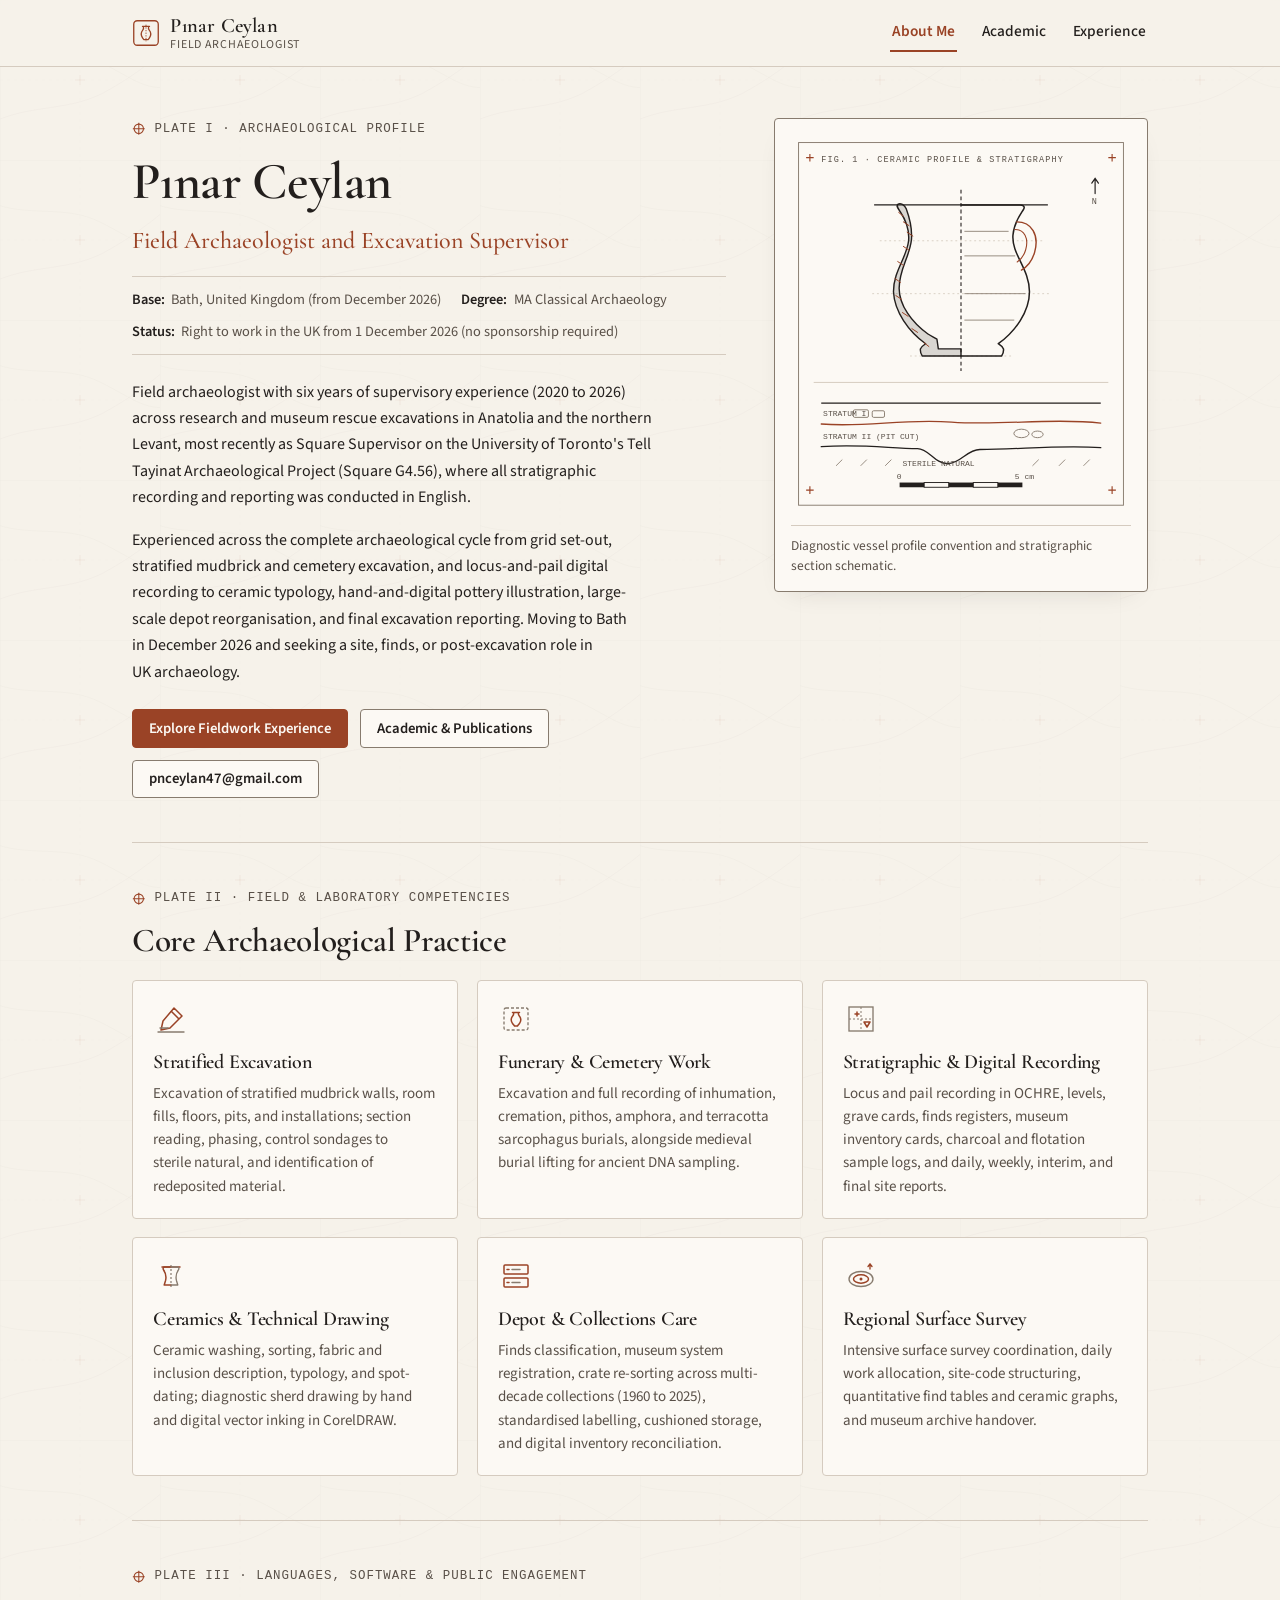
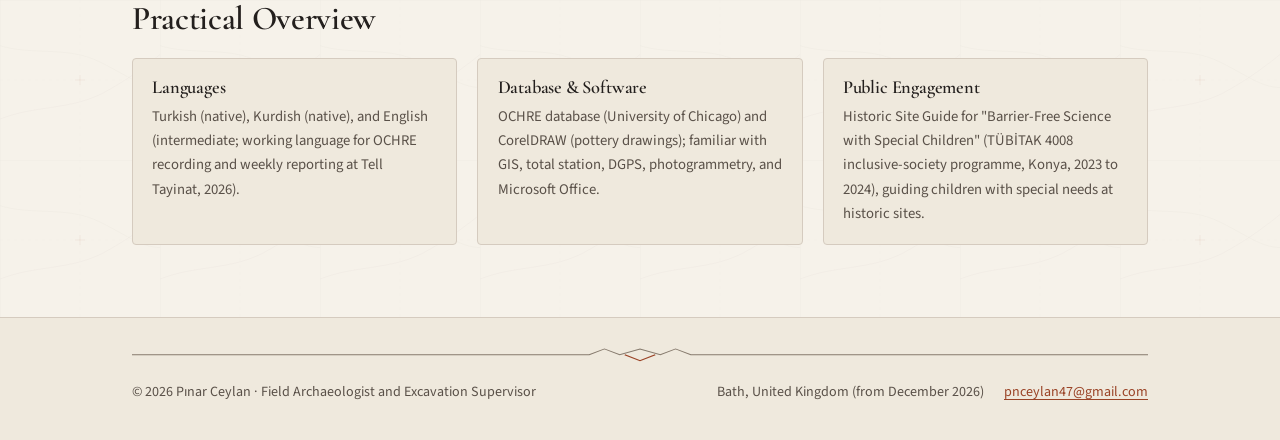
==== index.html @ f7674983 "Initial 3-page archaeologist website template and content for Pinar Ceylan" ====
<!DOCTYPE html>
<html lang="en">
<head>
  <meta charset="utf-8">
  <meta name="viewport" content="width=device-width, initial-scale=1">
  <meta name="color-scheme" content="light dark">
  <title>Pınar Ceylan | Field Archaeologist and Excavation Supervisor</title>
  <meta name="description" content="Pınar Ceylan is a Field Archaeologist and Excavation Supervisor moving to Bath, United Kingdom in December 2026, with six years of research and rescue excavation experience.">
  <link rel="icon" type="image/svg+xml" href="assets/favicon.svg">
  <link rel="preconnect" href="https://fonts.googleapis.com">
  <link rel="preconnect" href="https://fonts.gstatic.com" crossorigin>
  <link href="https://fonts.googleapis.com/css2?family=Cormorant+Garamond:ital,wght@0,500;0,600;0,700;1,500&family=Source+Sans+3:wght@400;500;600&display=swap" rel="stylesheet">
  <link rel="stylesheet" href="styles.css">
  <script type="module" src="script.js"></script>
</head>
<body>
  <a class="skip-link" href="#main-content">Skip to main content</a>

  <header class="site-header">
    <div class="header-inner container">
      <a class="site-brand" href="index.html">
        <svg class="brand-mark" viewBox="0 0 32 32" fill="none" aria-hidden="true" focusable="false">
          <rect x="2" y="2" width="28" height="28" rx="4" stroke="currentColor" stroke-width="1.5"/>
          <path d="M12 8.5h8M13 8.5c.4 1.7.4 2.9-.7 4.2-2 2.4-2 6-.4 8.5.7 1.1 1.3 1.8 1.5 2.3h5.2c.2-.5.8-1.2 1.5-2.3 1.6-2.5 1.6-6.1-.4-8.5-1.1-1.3-1.1-2.5-.7-4.2" stroke="currentColor" stroke-width="1.5" stroke-linecap="round" stroke-linejoin="round"/>
          <line x1="16" y1="6.5" x2="16" y2="25.5" stroke="currentColor" stroke-width="1" stroke-dasharray="1.5 1.5"/>
        </svg>
        <span class="brand-text">
          <span class="brand-name">Pınar Ceylan</span>
          <span class="brand-role">Field Archaeologist</span>
        </span>
      </a>

      <nav class="site-nav" aria-label="Primary">
        <button
          class="menu-button"
          type="button"
          popovertarget="site-menu"
          popovertargetaction="toggle"
          aria-controls="site-menu"
        >
          <svg class="menu-icon" viewBox="0 0 24 24" fill="none" aria-hidden="true" focusable="false">
            <path d="M4 7h16M4 12h16M4 17h16" stroke="currentColor" stroke-width="1.75" stroke-linecap="round"/>
          </svg>
          <span>Menu</span>
        </button>

        <ul id="site-menu" class="site-menu" popover="auto">
          <li><a href="index.html" aria-current="page">About Me</a></li>
          <li><a href="academic.html">Academic</a></li>
          <li><a href="experience.html">Experience</a></li>
        </ul>
      </nav>
    </div>
  </header>

  <main id="main-content" class="container">
    <section class="plate-section" aria-labelledby="hero-heading">
      <div class="hero-grid">
        <div>
          <div class="plate-eyebrow">
            <svg class="datum-crosshair" viewBox="0 0 16 16" fill="none" aria-hidden="true" focusable="false">
              <circle cx="8" cy="8" r="5.5" stroke="currentColor" stroke-width="1.25"/>
              <path d="M8 1v14M1 8h14" stroke="currentColor" stroke-width="1.25"/>
            </svg>
            <span>Plate I · Archaeological Profile</span>
          </div>

          <h1 id="hero-heading">Pınar Ceylan</h1>
          <p class="lead-subtitle">Field Archaeologist and Excavation Supervisor</p>

          <div class="meta-strip">
            <span class="meta-item"><strong>Base:</strong> Bath, United Kingdom (from December 2026)</span>
            <span class="meta-item"><strong>Degree:</strong> MA Classical Archaeology</span>
            <span class="meta-item"><strong>Status:</strong> Right to work in the UK from 1 December 2026 (no sponsorship required)</span>
          </div>

          <p>
            Field archaeologist with six years of supervisory experience (2020 to 2026) across research and museum rescue excavations in Anatolia and the northern Levant, most recently as Square Supervisor on the University of Toronto's Tell Tayinat Archaeological Project (Square G4.56), where all stratigraphic recording and reporting was conducted in English.
          </p>
          <p>
            Experienced across the complete archaeological cycle from grid set-out, stratified mudbrick and cemetery excavation, and locus-and-pail digital recording to ceramic typology, hand-and-digital pottery illustration, large-scale depot reorganisation, and final excavation reporting. Moving to Bath in December 2026 and seeking a site, finds, or post-excavation role in UK archaeology.
          </p>

          <div class="hero-actions">
            <a class="btn btn-primary" href="experience.html">Explore Fieldwork Experience</a>
            <a class="btn" href="academic.html">Academic &amp; Publications</a>
            <a class="btn" href="mailto:pnceylan47@gmail.com">pnceylan47@gmail.com</a>
          </div>
        </div>

        <figure class="technical-plate">
          <svg viewBox="0 0 360 400" fill="none" xmlns="http://www.w3.org/2000/svg" aria-hidden="true" focusable="false">
            <!-- Outer Archival Plate Frame & Corner Datum Crosshairs -->
            <rect x="8" y="8" width="344" height="384" stroke="var(--rule-strong)" stroke-width="1"/>
            <path d="M16 24h8M20 20v8M336 24h8M340 20v8M16 376h8M20 372v8M336 376h8M340 372v8" stroke="var(--accent)" stroke-width="1.2"/>

            <!-- Header & North Arrow -->
            <text x="32" y="29" fill="var(--ink-secondary)" font-family="monospace" font-size="9" letter-spacing="1.2">FIG. 1 · CERAMIC PROFILE &amp; STRATIGRAPHY</text>
            <g transform="translate(322 44)">
              <path d="M0 18V2M0 2l-3.5 5M0 2l3.5 5" stroke="var(--ink-primary)" stroke-width="1.25" stroke-linecap="round" stroke-linejoin="round"/>
              <text x="-3.5" y="29" fill="var(--ink-secondary)" font-family="monospace" font-size="9">N</text>
            </g>

            <!-- Rim Diameter T-Bar & Central Vertical Section Axis -->
            <line x1="88" y1="74" x2="272" y2="74" stroke="var(--ink-primary)" stroke-width="1.35"/>
            <line x1="180" y1="58" x2="180" y2="250" stroke="var(--ink-primary)" stroke-width="1.15" stroke-dasharray="4 3"/>

            <!-- Vessel Stance Guidance Lines -->
            <line x1="94" y1="112" x2="266" y2="112" stroke="var(--rule-hairline)" stroke-width="0.9" stroke-dasharray="2 3"/>
            <line x1="86" y1="168" x2="274" y2="168" stroke="var(--rule-hairline)" stroke-width="0.9" stroke-dasharray="2 3"/>
            <line x1="126" y1="234" x2="234" y2="234" stroke="var(--rule-hairline)" stroke-width="0.9" stroke-dasharray="2 3"/>

            <!-- Left Half: Sectioned Ceramic Wall Profile (Solid Terracotta-Ink Fill) -->
            <path d="M180 234H139c-1.5-2-2.2-5-2-7.5 1-2.5 5.5-5.5 5.5-5.5-18-13-33-34-34-55 0-22 14-36 16-54 1-11-3-22-9-31-2.5-3.8-4.5-6-2-7.8 2.2-1.5 6.8.5 8.5 5 3.5 9.5 6.5 21 5.5 33-2 18-13 31-13 51 0 18 13.5 36.5 30.5 48.5 2.5 1.8 6.5 3.5 9.5 5.5l1.5 10.3h24v7.5Z" fill="var(--ink-primary)" fill-opacity="0.16" stroke="var(--ink-primary)" stroke-width="1.5" stroke-linejoin="round"/>
            <!-- Section Hatching Accent on Rim and Belly -->
            <path d="M114 82l5 4M119 92l6 4M123 103l6 4M119 118l6 4M113 134l6 4M110 152l6 4M111 170l6 4M118 188l6 4M128 205l6 4M141 220l5 4" stroke="var(--accent)" stroke-width="1.05" stroke-linecap="round"/>

            <!-- Right Half: Exterior Vessel Elevation, Wheel Ridging & Handle Profile -->
            <path d="M180 74h62.5c2.5 0 5.5 1.2 4 4.2-2.2 4.5-10.5 13-11.5 28-1.5 20 17.5 35.5 17.5 59.8 0 21-15 42-33 55 0 0 4.5 3 5.5 5.5.2 2.5-.5 5.5-2 7.5H180" stroke="var(--ink-primary)" stroke-width="1.6" stroke-linecap="round" stroke-linejoin="round"/>
            <!-- Exterior Handle -->
            <path d="M239 92c16 0 24 14 19 32-3 10.5-9.5 16.5-14 19" stroke="var(--accent)" stroke-width="1.5" stroke-linecap="round"/>
            <path d="M237 100c10 0 15 9 11.5 21.5-2 7-6 11-9 13" stroke="var(--accent)" stroke-width="1.15" stroke-linecap="round"/>
            <!-- Fine Exterior Burnish / Wheel Lines -->
            <path d="M184 102h46M184 128h53M184 168h64M184 196h52" stroke="var(--rule-strong)" stroke-width="0.9" stroke-linecap="round"/>

            <!-- Divider into Stratigraphic Baulk Section -->
            <line x1="24" y1="262" x2="336" y2="262" stroke="var(--rule-hairline)" stroke-width="1"/>

            <!-- Lower Third: 3-Layer Stratigraphic Baulk Section Profile -->
            <g transform="translate(32 276)">
              <!-- Datum Top Line -->
              <line x1="0" y1="8" x2="296" y2="8" stroke="var(--ink-primary)" stroke-width="1.25"/>
              <!-- Stratum I Interface -->
              <path d="M0 30c48 4 86-6 138-2 54 4 106-5 158 1" stroke="var(--accent)" stroke-width="1.35" stroke-linecap="round"/>
              <!-- Stratum II Interface with Pit Cut -->
              <path d="M0 54c44-3 74 2 102 2 12 0 18 16 32 16s20-15 34-15c42 0 84-5 128-2" stroke="var(--ink-primary)" stroke-width="1.35" stroke-linecap="round"/>
              <!-- Stone Alignment & Mudbrick Inclusions -->
              <rect x="34" y="15" width="16" height="8" rx="1.5" stroke="var(--rule-strong)" stroke-width="1"/>
              <rect x="54" y="16" width="13" height="7" rx="1.5" stroke="var(--rule-strong)" stroke-width="1"/>
              <ellipse cx="212" cy="40" rx="8" ry="4.5" stroke="var(--rule-strong)" stroke-width="1"/>
              <ellipse cx="229" cy="41" rx="6" ry="3.5" stroke="var(--rule-strong)" stroke-width="1"/>
              <!-- Natural Hachures -->
              <path d="M16 74l6-6M42 74l6-6M68 74l6-6M224 74l6-6M252 74l6-6M278 74l6-6" stroke="var(--rule-strong)" stroke-width="0.9" stroke-linecap="round"/>

              <!-- Layer Annotations -->
              <text x="2" y="22" fill="var(--ink-secondary)" font-family="monospace" font-size="8.5">STRATUM I</text>
              <text x="2" y="46" fill="var(--ink-secondary)" font-family="monospace" font-size="8.5">STRATUM II (PIT CUT)</text>
              <text x="86" y="74" fill="var(--ink-secondary)" font-family="monospace" font-size="8.5">STERILE NATURAL</text>
            </g>

            <!-- Metric Scale Bar (0 - 5 cm) -->
            <g transform="translate(115 368)">
              <rect x="0" y="0" width="26" height="5" fill="var(--ink-primary)"/>
              <rect x="26" y="0" width="26" height="5" stroke="var(--ink-primary)" stroke-width="1"/>
              <rect x="52" y="0" width="26" height="5" fill="var(--ink-primary)"/>
              <rect x="78" y="0" width="26" height="5" stroke="var(--ink-primary)" stroke-width="1"/>
              <rect x="104" y="0" width="26" height="5" fill="var(--ink-primary)"/>
              <text x="-3" y="-4" fill="var(--ink-secondary)" font-family="monospace" font-size="8.5">0</text>
              <text x="122" y="-4" fill="var(--ink-secondary)" font-family="monospace" font-size="8.5">5 cm</text>
            </g>
          </svg>
          <figcaption>Diagnostic vessel profile convention and stratigraphic section schematic.</figcaption>
        </figure>
      </div>
    </section>

    <section class="plate-section" aria-labelledby="competencies-heading">
      <div class="plate-eyebrow">
        <svg class="datum-crosshair" viewBox="0 0 16 16" fill="none" aria-hidden="true" focusable="false">
          <circle cx="8" cy="8" r="5.5" stroke="currentColor" stroke-width="1.25"/>
          <path d="M8 1v14M1 8h14" stroke="currentColor" stroke-width="1.25"/>
        </svg>
        <span>Plate II · Field &amp; Laboratory Competencies</span>
      </div>

      <h2 id="competencies-heading">Core Archaeological Practice</h2>

      <div class="competency-grid">
        <article class="card">
          <svg class="card-icon" viewBox="0 0 36 36" fill="none" aria-hidden="true" focusable="false">
            <path d="M21 7l8 8-12 12-9 2 2-9L21 7Z" stroke="currentColor" stroke-width="1.5" stroke-linejoin="round"/>
            <path d="M18 10l8 8" stroke="currentColor" stroke-width="1.5"/>
            <path d="M5 31h26M7 27h8" stroke="var(--rule-strong)" stroke-width="1.35" stroke-linecap="round"/>
          </svg>
          <h3>Stratified Excavation</h3>
          <p>Excavation of stratified mudbrick walls, room fills, floors, pits, and installations; section reading, phasing, control sondages to sterile natural, and identification of redeposited material.</p>
        </article>

        <article class="card">
          <svg class="card-icon" viewBox="0 0 36 36" fill="none" aria-hidden="true" focusable="false">
            <rect x="6" y="7" width="24" height="22" rx="2" stroke="var(--rule-strong)" stroke-width="1.35" stroke-dasharray="3 2"/>
            <path d="M14.5 11.5h7M15.5 11.5c.4 1.5.2 2.4-.8 3.6-1.7 2-1.7 5-.4 7 .8 1.2 1.7 2.2 2.2 2.9h3c.5-.7 1.4-1.7 2.2-2.9 1.3-2 1.3-5-.4-7-1-1.2-1.2-2.1-.8-3.6" stroke="currentColor" stroke-width="1.5" stroke-linecap="round" stroke-linejoin="round"/>
          </svg>
          <h3>Funerary &amp; Cemetery Work</h3>
          <p>Excavation and full recording of inhumation, cremation, pithos, amphora, and terracotta sarcophagus burials, alongside medieval burial lifting for ancient DNA sampling.</p>
        </article>

        <article class="card">
          <svg class="card-icon" viewBox="0 0 36 36" fill="none" aria-hidden="true" focusable="false">
            <rect x="6" y="6" width="24" height="24" stroke="var(--rule-strong)" stroke-width="1.35"/>
            <path d="M18 6v24M6 18h24" stroke="var(--rule-strong)" stroke-width="1" stroke-dasharray="2 2"/>
            <path d="M12 13h4M14 11v4" stroke="currentColor" stroke-width="1.5" stroke-linecap="round"/>
            <path d="M21 21l3 5 3-5h-6Z" stroke="currentColor" stroke-width="1.5" stroke-linejoin="round"/>
          </svg>
          <h3>Stratigraphic &amp; Digital Recording</h3>
          <p>Locus and pail recording in OCHRE, levels, grave cards, finds registers, museum inventory cards, charcoal and flotation sample logs, and daily, weekly, interim, and final site reports.</p>
        </article>

        <article class="card">
          <svg class="card-icon" viewBox="0 0 36 36" fill="none" aria-hidden="true" focusable="false">
            <line x1="9" y1="9" x2="27" y2="9" stroke="currentColor" stroke-width="1.5" stroke-linecap="round"/>
            <line x1="18" y1="7" x2="18" y2="29" stroke="var(--rule-strong)" stroke-width="1.2" stroke-dasharray="2 2"/>
            <path d="M18 9h-6.5c-1.2 0-2 1.5-.8 3.2 2 2.8 2.8 6.5 1.8 10.5l-1.3 4.3h6.8" stroke="currentColor" stroke-width="1.5" stroke-linecap="round" stroke-linejoin="round"/>
            <path d="M18 9h6.5c1.2 0 2 1.5.8 3.2-2 2.8-2.8 6.5-1.8 10.5l1.3 4.3H18" stroke="var(--rule-strong)" stroke-width="1.35" stroke-linecap="round" stroke-linejoin="round"/>
          </svg>
          <h3>Ceramics &amp; Technical Drawing</h3>
          <p>Ceramic washing, sorting, fabric and inclusion description, typology, and spot-dating; diagnostic sherd drawing by hand and digital vector inking in CorelDRAW.</p>
        </article>

        <article class="card">
          <svg class="card-icon" viewBox="0 0 36 36" fill="none" aria-hidden="true" focusable="false">
            <rect x="6" y="7" width="24" height="9" rx="1" stroke="currentColor" stroke-width="1.5"/>
            <rect x="6" y="20" width="24" height="9" rx="1" stroke="currentColor" stroke-width="1.5"/>
            <path d="M14 11.5h8M14 24.5h8" stroke="var(--rule-strong)" stroke-width="1.5" stroke-linecap="round"/>
            <path d="M9 11.5h2M9 24.5h2" stroke="currentColor" stroke-width="1.5" stroke-linecap="round"/>
          </svg>
          <h3>Depot &amp; Collections Care</h3>
          <p>Finds classification, museum system registration, crate re-sorting across multi-decade collections (1960 to 2025), standardised labelling, cushioned storage, and digital inventory reconciliation.</p>
        </article>

        <article class="card">
          <svg class="card-icon" viewBox="0 0 36 36" fill="none" aria-hidden="true" focusable="false">
            <ellipse cx="18" cy="21" rx="12" ry="7.5" stroke="var(--rule-strong)" stroke-width="1.35"/>
            <ellipse cx="18" cy="21" rx="7.5" ry="4.2" stroke="currentColor" stroke-width="1.5"/>
            <circle cx="18" cy="21" r="1.5" fill="currentColor"/>
            <path d="M27 11V6m0 0l-2 2.5M27 6l2 2.5" stroke="currentColor" stroke-width="1.35" stroke-linecap="round" stroke-linejoin="round"/>
          </svg>
          <h3>Regional Surface Survey</h3>
          <p>Intensive surface survey coordination, daily work allocation, site-code structuring, quantitative find tables and ceramic graphs, and museum archive handover.</p>
        </article>
      </div>
    </section>

    <section class="plate-section" aria-labelledby="details-heading">
      <div class="plate-eyebrow">
        <svg class="datum-crosshair" viewBox="0 0 16 16" fill="none" aria-hidden="true" focusable="false">
          <circle cx="8" cy="8" r="5.5" stroke="currentColor" stroke-width="1.25"/>
          <path d="M8 1v14M1 8h14" stroke="currentColor" stroke-width="1.25"/>
        </svg>
        <span>Plate III · Languages, Software &amp; Public Engagement</span>
      </div>

      <h2 id="details-heading">Practical Overview</h2>

      <div class="detail-grid">
        <div class="detail-block">
          <h3>Languages</h3>
          <p>Turkish (native), Kurdish (native), and English (intermediate; working language for OCHRE recording and weekly reporting at Tell Tayinat, 2026).</p>
        </div>

        <div class="detail-block">
          <h3>Database &amp; Software</h3>
          <p>OCHRE database (University of Chicago) and CorelDRAW (pottery drawings); familiar with GIS, total station, DGPS, photogrammetry, and Microsoft Office.</p>
        </div>

        <div class="detail-block">
          <h3>Public Engagement</h3>
          <p>Historic Site Guide for "Barrier-Free Science with Special Children" (TÜBİTAK 4008 inclusive-society programme, Konya, 2023 to 2024), guiding children with special needs at historic sites.</p>
        </div>
      </div>
    </section>
  </main>

  <footer class="site-footer">
    <div class="container">
      <svg class="footer-motif" viewBox="0 0 800 18" preserveAspectRatio="none" fill="none" aria-hidden="true" focusable="false">
        <path d="M0 9h360l12-6 12 6 16-6 16 6 12-6 12 6h360" stroke="currentColor" stroke-width="1"/>
        <path d="M388 9l12 6 12-6" stroke="var(--accent)" stroke-width="1.15"/>
      </svg>
      <div class="footer-inner">
        <span>&copy; 2026 Pınar Ceylan · Field Archaeologist and Excavation Supervisor</span>
        <div class="footer-links">
          <span>Bath, United Kingdom (from December 2026)</span>
          <a href="mailto:pnceylan47@gmail.com">pnceylan47@gmail.com</a>
        </div>
      </div>
    </div>
  </footer>
</body>
</html>
---- styles.css ----
/* ==========================================================================
   Pinar Ceylan: Archaeological Portfolio & Publication Plate Stylesheet
   ========================================================================== */

@media (prefers-reduced-motion: no-preference) {
  @view-transition {
    navigation: auto;
  }
}

:root {
  color-scheme: light dark;

  /* Light Palette: Archival Rag Paper, Charcoal Ink & Terracotta */
  --bg-canvas-light: #F6F2EA;
  --bg-surface-light: #FCF9F4;
  --bg-subtle-light: #EFE9DD;
  --bg-header-light: rgba(246, 242, 234, 0.92);
  --ink-primary-light: #231F1D;
  --ink-secondary-light: #595048;
  --accent-light: #9A4326;
  --accent-tint-light: rgba(154, 67, 38, 0.08);
  --rule-hairline-light: #D5CBBF;
  --rule-strong-light: #877B6E;

  /* Dark Palette: Obsidian Slate & Slip Terracotta */
  --bg-canvas-dark: #171514;
  --bg-surface-dark: #211E1C;
  --bg-subtle-dark: #2A2623;
  --bg-header-dark: rgba(23, 21, 20, 0.92);
  --ink-primary-dark: #EFE9DF;
  --ink-secondary-dark: #BBAE9F;
  --accent-dark: #E08B6D;
  --accent-tint-dark: rgba(224, 139, 109, 0.11);
  --rule-hairline-dark: #38322E;
  --rule-strong-dark: #8C8074;

  /* Semantic Color Tokens (light defaults + prefers-color-scheme fallback) */
  --bg-canvas: var(--bg-canvas-light);
  --bg-surface: var(--bg-surface-light);
  --bg-subtle: var(--bg-subtle-light);
  --bg-header: var(--bg-header-light);
  --ink-primary: var(--ink-primary-light);
  --ink-secondary: var(--ink-secondary-light);
  --accent: var(--accent-light);
  --accent-tint: var(--accent-tint-light);
  --rule-hairline: var(--rule-hairline-light);
  --rule-strong: var(--rule-strong-light);

  /* Historical survey grid & topographic/stratigraphic arc backdrop */
  --bg-pattern-light: url("data:image/svg+xml,%3Csvg xmlns='http://www.w3.org/2000/svg' width='160' height='160' viewBox='0 0 160 160' fill='none'%3E%3Cpath d='M160 0H0v160' stroke='%23877B6E' stroke-opacity='0.065' stroke-width='0.75'/%3E%3Cpath d='M0 80h160M80 0v160' stroke='%23877B6E' stroke-opacity='0.035' stroke-width='0.5' stroke-dasharray='3 4'/%3E%3Cpath d='M75 80h10M80 75v10' stroke='%239A4326' stroke-opacity='0.08' stroke-width='0.75'/%3E%3Cpath d='M-20 130c40-28 85-16 125-38s58-42 75-52' stroke='%23877B6E' stroke-opacity='0.05' stroke-width='0.75'/%3E%3Cpath d='M-10 42c36 16 74 2 110 20s46 30 75 24' stroke='%23877B6E' stroke-opacity='0.045' stroke-width='0.75'/%3E%3C/svg%3E");
  --bg-pattern-dark: url("data:image/svg+xml,%3Csvg xmlns='http://www.w3.org/2000/svg' width='160' height='160' viewBox='0 0 160 160' fill='none'%3E%3Cpath d='M160 0H0v160' stroke='%238C8074' stroke-opacity='0.075' stroke-width='0.75'/%3E%3Cpath d='M0 80h160M80 0v160' stroke='%238C8074' stroke-opacity='0.04' stroke-width='0.5' stroke-dasharray='3 4'/%3E%3Cpath d='M75 80h10M80 75v10' stroke='%23E08B6D' stroke-opacity='0.09' stroke-width='0.75'/%3E%3Cpath d='M-20 130c40-28 85-16 125-38s58-42 75-52' stroke='%238C8074' stroke-opacity='0.06' stroke-width='0.75'/%3E%3Cpath d='M-10 42c36 16 74 2 110 20s46 30 75 24' stroke='%238C8074' stroke-opacity='0.05' stroke-width='0.75'/%3E%3C/svg%3E");
  --bg-pattern: var(--bg-pattern-light);

  @media (prefers-color-scheme: dark) {
    --bg-canvas: var(--bg-canvas-dark);
    --bg-surface: var(--bg-surface-dark);
    --bg-subtle: var(--bg-subtle-dark);
    --bg-header: var(--bg-header-dark);
    --ink-primary: var(--ink-primary-dark);
    --ink-secondary: var(--ink-secondary-dark);
    --accent: var(--accent-dark);
    --accent-tint: var(--accent-tint-dark);
    --rule-hairline: var(--rule-hairline-dark);
    --rule-strong: var(--rule-strong-dark);
    --bg-pattern: var(--bg-pattern-dark);
  }

  @supports (color: light-dark(white, black)) {
    --bg-canvas: light-dark(var(--bg-canvas-light), var(--bg-canvas-dark));
    --bg-surface: light-dark(var(--bg-surface-light), var(--bg-surface-dark));
    --bg-subtle: light-dark(var(--bg-subtle-light), var(--bg-subtle-dark));
    --bg-header: light-dark(var(--bg-header-light), var(--bg-header-dark));
    --ink-primary: light-dark(var(--ink-primary-light), var(--ink-primary-dark));
    --ink-secondary: light-dark(var(--ink-secondary-light), var(--ink-secondary-dark));
    --accent: light-dark(var(--accent-light), var(--accent-dark));
    --accent-tint: light-dark(var(--accent-tint-light), var(--accent-tint-dark));
    --rule-hairline: light-dark(var(--rule-hairline-light), var(--rule-hairline-dark));
    --rule-strong: light-dark(var(--rule-strong-light), var(--rule-strong-dark));
  }

  @supports (background-image: light-dark(url("a"), url("b"))) {
    --bg-pattern: light-dark(var(--bg-pattern-light), var(--bg-pattern-dark));
  }

  /* Typography & Layout Tokens */
  --font-serif: "Cormorant Garamond", Georgia, "Times New Roman", serif;
  --font-sans: "Source Sans 3", system-ui, -apple-system, BlinkMacSystemFont, "Segoe UI", sans-serif;
  --font-mono: ui-monospace, SFMono-Regular, Menlo, Monaco, Consolas, monospace;

  --container-max: 68rem;
  --radius-sm: 0.25rem;
  --radius-md: 0.375rem;
  --shadow-plate: 0 10px 28px -18px rgba(35, 31, 29, 0.22);

  scrollbar-color: var(--rule-strong) var(--bg-subtle);
}

html {
  accent-color: var(--accent);
}

*,
*::before,
*::after {
  box-sizing: border-box;
}

body {
  margin: 0;
  min-block-size: 100dvh;
  display: flex;
  flex-direction: column;
  background-color: var(--bg-canvas);
  background-image: var(--bg-pattern);
  background-size: 10rem 10rem;
  color: var(--ink-primary);
  font-family: var(--font-sans);
  font-size: 1rem;
  line-height: 1.65;
  text-align: start;
  overflow-wrap: break-word;
  -webkit-font-smoothing: antialiased;
}

/* Typography */
h1,
h2,
h3,
h4 {
  margin-block-start: 0;
  font-family: var(--font-serif);
  font-weight: 600;
  line-height: 1.18;
  color: var(--ink-primary);
  letter-spacing: -0.01em;
}

/* Balance unboxed headlines only */
h1,
h2,
.section-heading {
  text-wrap: balance;
}

h1 {
  font-size: clamp(2rem, 1.4rem + 2.5vw, 3.25rem);
  margin-block-end: 0.5rem;
}

h2 {
  font-size: clamp(1.45rem, 1.2rem + 1.1vw, 2.1rem);
  margin-block-end: 0.75rem;
}

h3 {
  font-size: clamp(1.15rem, 1.05rem + 0.5vw, 1.35rem);
  margin-block-end: 0.4rem;
}

p,
li {
  text-wrap: pretty;
}

p {
  margin-block-start: 0;
  margin-block-end: 1rem;
  max-inline-size: 65ch;
}

p:last-child {
  margin-block-end: 0;
}

a {
  color: var(--accent);
  text-decoration-thickness: 1px;
  text-underline-offset: 0.22em;
}

a:hover {
  color: var(--ink-primary);
}

:focus-visible {
  outline: 2px solid var(--accent);
  outline-offset: 3px;
}

/* Skip Link */
.skip-link {
  position: absolute;
  inset-block-start: -999rem;
  inset-inline-start: 1rem;
  z-index: 1000;
  padding: 0.6rem 1rem;
  background-color: var(--bg-surface);
  color: var(--ink-primary);
  border: 2px solid var(--accent);
  border-radius: var(--radius-sm);
  font-weight: 600;
  text-decoration: none;
}

.skip-link:focus {
  inset-block-start: 0.75rem;
}

/* Shared Container */
.container {
  inline-size: 100%;
  max-inline-size: var(--container-max);
  margin-inline: auto;
  padding-inline: clamp(1rem, 4vw, 2.25rem);
}

main {
  flex: 1 0 auto;
  padding-block: clamp(2rem, 4vw, 3.25rem) clamp(3rem, 6vw, 4.5rem);
}

/* ==========================================================================
   Site Header & Responsive Popover / Inline Navigation
   ========================================================================== */

.site-header {
  position: sticky;
  inset-block-start: 0;
  z-index: 50;
  background-color: var(--bg-header);
  backdrop-filter: blur(8px);
  border-block-end: 1px solid var(--rule-hairline);
}

.site-header.is-measuring * {
  transition: none !important;
}

.header-inner {
  display: flex;
  align-items: center;
  justify-content: space-between;
  gap: 1.5rem;
  padding-block: 0.85rem;
}

/* Keep the row's natural width measurable */
.header-inner > * {
  flex-shrink: 0;
  white-space: nowrap;
}

.site-brand {
  display: inline-flex;
  align-items: center;
  gap: 0.65rem;
  text-decoration: none;
  color: var(--ink-primary);
}

.site-brand:hover {
  color: var(--accent);
}

.brand-mark {
  inline-size: 1.75rem;
  block-size: 1.75rem;
  color: var(--accent);
  flex: none;
}

.brand-text {
  display: flex;
  flex-direction: column;
  line-height: 1.15;
}

.brand-name {
  font-family: var(--font-serif);
  font-size: 1.28rem;
  font-weight: 600;
  letter-spacing: 0.01em;
}

.brand-role {
  font-size: 0.75rem;
  letter-spacing: 0.06em;
  text-transform: uppercase;
  color: var(--ink-secondary);
}

.site-nav {
  display: flex;
  align-items: center;
}

.menu-button {
  anchor-name: --menu-button;
  display: inline-flex;
  align-items: center;
  gap: 0.45rem;
  padding: 0.45rem 0.85rem;
  background-color: var(--bg-surface);
  color: var(--ink-primary);
  border: 1px solid var(--rule-strong);
  border-radius: var(--radius-sm);
  font-family: var(--font-sans);
  font-size: 0.92rem;
  font-weight: 600;
  cursor: pointer;
}

.menu-button:hover {
  border-color: var(--accent);
  color: var(--accent);
}

.menu-icon {
  inline-size: 1.1rem;
  block-size: 1.1rem;
  flex: none;
}

/* Collapsed Layout: Popover Menu */
.site-menu {
  position: fixed;
  inset: auto;
  inset-block-start: 4.25rem;
  inset-block-start: anchor(--menu-button bottom);
  inset-inline-end: 1rem;
  inline-size: min(82dvw, 20rem);
  max-inline-size: calc(100dvw - 2rem);
  block-size: fit-content;
  max-block-size: calc(100dvh - 5.5rem);
  margin: 0;
  margin-block-start: 0.5rem;
  padding: 0.65rem;
  list-style: none;
  overflow: auto;
  background-color: var(--bg-surface);
  color: var(--ink-primary);
  border: 1px solid var(--rule-strong);
  border-radius: var(--radius-md);
  box-shadow: var(--shadow-plate);
}

.site-menu:is(:popover-open, .\:popover-open) {
  display: grid;
  gap: 0.25rem;
}

.site-menu::backdrop {
  background-color: rgba(23, 21, 20, 0.24);
}

.site-menu a {
  display: block;
  padding: 0.55rem 0.8rem;
  color: var(--ink-primary);
  text-decoration: none;
  font-size: 0.96rem;
  font-weight: 500;
  border-radius: var(--radius-sm);
  border-inline-start: 3px solid transparent;
}

.site-menu a:hover {
  background-color: var(--bg-subtle);
  color: var(--accent);
}

.site-menu a[aria-current="page"] {
  font-weight: 600;
  color: var(--accent);
  background-color: var(--accent-tint);
  border-inline-start-color: var(--accent);
}

/* Wide Layout: Inline Navigation */
.site-header.is-wide {
  .menu-button {
    display: none;
  }

  .site-menu {
    position: static;
    display: flex;
    align-items: center;
    gap: 1.5rem;
    inline-size: auto;
    max-inline-size: none;
    block-size: auto;
    max-block-size: none;
    overflow: visible;
    margin: 0;
    padding: 0;
    border: 0;
    background: transparent;
    box-shadow: none;
  }

  .site-menu::backdrop {
    display: none;
  }

  .site-menu a {
    padding: 0.35rem 0.1rem;
    border-radius: 0;
    border-inline-start: 0;
    border-block-end: 2px solid transparent;
    background-color: transparent;
  }

  .site-menu a:hover {
    background-color: transparent;
    color: var(--accent);
  }

  .site-menu a[aria-current="page"] {
    background-color: transparent;
    border-inline-start: 0;
    border-block-end: 2px solid var(--accent);
    color: var(--accent);
    font-weight: 600;
  }
}

/* ==========================================================================
   Archival Plate & Section Structure
   ========================================================================== */

.plate-section {
  padding-block: clamp(1.75rem, 3.5vw, 2.75rem);
  border-block-end: 1px solid var(--rule-hairline);
}

.plate-section:first-child {
  padding-block-start: 0;
}

.plate-section:last-child {
  border-block-end: 0;
  padding-block-end: 0;
}

.plate-eyebrow {
  display: inline-flex;
  align-items: center;
  gap: 0.55rem;
  margin-block-end: 0.75rem;
  font-family: var(--font-mono);
  font-size: 0.78rem;
  letter-spacing: 0.08em;
  text-transform: uppercase;
  color: var(--ink-secondary);
}

.datum-crosshair {
  inline-size: 0.85rem;
  block-size: 0.85rem;
  color: var(--accent);
  flex: none;
}

.lead-subtitle {
  font-family: var(--font-serif);
  font-size: clamp(1.2rem, 1.05rem + 0.6vw, 1.5rem);
  font-weight: 500;
  color: var(--accent);
  margin-block-end: 1rem;
}

.meta-strip {
  display: flex;
  flex-wrap: wrap;
  gap: 0.5rem 1.25rem;
  margin-block-end: 1.5rem;
  padding-block: 0.65rem;
  border-block: 1px solid var(--rule-hairline);
  font-size: 0.9rem;
  color: var(--ink-secondary);
}

.meta-item {
  display: inline-flex;
  align-items: center;
  gap: 0.4rem;
}

.meta-item strong {
  color: var(--ink-primary);
  font-weight: 600;
}

/* Hero Two-Column Layout */
.hero-grid {
  display: grid;
  grid-template-columns: 1fr;
  gap: clamp(1.75rem, 4vw, 3rem);
  align-items: start;
}

@media (min-width: 54rem) {
  .hero-grid {
    grid-template-columns: minmax(0, 1.35fr) minmax(0, 0.85fr);
  }
}

.hero-actions {
  display: flex;
  flex-wrap: wrap;
  align-items: center;
  gap: 0.75rem;
  margin-block-start: 1.5rem;
}

.btn {
  display: inline-flex;
  align-items: center;
  gap: 0.45rem;
  padding: 0.55rem 1rem;
  border-radius: var(--radius-sm);
  border: 1px solid var(--rule-strong);
  background-color: var(--bg-surface);
  color: var(--ink-primary);
  text-decoration: none;
  font-size: 0.92rem;
  font-weight: 600;
  line-height: 1.3;
}

.btn:hover {
  border-color: var(--accent);
  color: var(--accent);
}

.btn-primary {
  background-color: var(--accent);
  border-color: var(--accent);
  color: #FCF9F4;
}

@media (prefers-color-scheme: dark) {
  .btn-primary {
    color: #171514;
  }
}

.btn-primary:hover {
  background-color: var(--ink-primary);
  border-color: var(--ink-primary);
  color: var(--bg-canvas);
}

/* Technical Plate Figure */
.technical-plate {
  margin: 0;
  padding: 1rem;
  background-color: var(--bg-surface);
  border: 1px solid var(--rule-strong);
  border-radius: var(--radius-sm);
  box-shadow: var(--shadow-plate);
}

.technical-plate svg {
  display: block;
  inline-size: 100%;
  block-size: auto;
}

.technical-plate figcaption {
  margin-block-start: 0.75rem;
  padding-block-start: 0.65rem;
  border-block-start: 1px solid var(--rule-hairline);
  font-size: 0.84rem;
  color: var(--ink-secondary);
  line-height: 1.45;
}

/* Wide Rim Typology Banner on Academic Page */
.typology-strip {
  margin-block: 1.5rem 0.25rem;
  padding: 0.85rem 1rem;
  background-color: var(--bg-surface);
  border: 1px solid var(--rule-hairline);
  border-radius: var(--radius-sm);
}

.typology-strip svg {
  display: block;
  inline-size: 100%;
  block-size: auto;
}

/* ==========================================================================
   Competency Cards & Grids
   ========================================================================== */

.competency-grid {
  display: grid;
  grid-template-columns: repeat(auto-fit, minmax(min(100%, 17.5rem), 1fr));
  gap: 1.15rem;
  margin-block-start: 1.25rem;
}

.card {
  display: flex;
  flex-direction: column;
  padding: 1.25rem;
  background-color: var(--bg-surface);
  border: 1px solid var(--rule-hairline);
  border-radius: var(--radius-sm);
}

.card-icon {
  inline-size: 2.25rem;
  block-size: 2.25rem;
  margin-block-end: 0.85rem;
  color: var(--accent);
}

.card h3 {
  font-size: 1.25rem;
  margin-block-end: 0.45rem;
}

.card p {
  font-size: 0.94rem;
  color: var(--ink-secondary);
  line-height: 1.55;
}

/* At-a-Glance Three-Column Summary Strip */
.detail-grid {
  display: grid;
  grid-template-columns: repeat(auto-fit, minmax(min(100%, 16rem), 1fr));
  gap: 1.25rem;
  margin-block-start: 1.25rem;
}

.detail-block {
  padding: 1.1rem 1.2rem;
  background-color: var(--bg-subtle);
  border: 1px solid var(--rule-hairline);
  border-radius: var(--radius-sm);
}

.detail-block h3 {
  font-size: 1.15rem;
  margin-block-end: 0.4rem;
}

.detail-block p {
  font-size: 0.92rem;
  color: var(--ink-secondary);
}

/* ==========================================================================
   Academic Degrees, Themes & Bibliography
   ========================================================================== */

.degree-list {
  display: grid;
  gap: 1.25rem;
  margin-block-start: 1.25rem;
}

.degree-card {
  padding: 1.35rem 1.4rem;
  background-color: var(--bg-surface);
  border: 1px solid var(--rule-hairline);
  border-inline-start: 3px solid var(--accent);
  border-radius: var(--radius-sm);
}

.degree-head {
  display: flex;
  flex-wrap: wrap;
  justify-content: space-between;
  align-items: baseline;
  gap: 0.4rem 1rem;
  margin-block-end: 0.45rem;
}

.degree-head h3 {
  margin-block-end: 0;
  font-size: 1.35rem;
}

.year-tag {
  font-family: var(--font-mono);
  font-size: 0.82rem;
  color: var(--accent);
  font-weight: 600;
}

.institution {
  font-weight: 600;
  color: var(--ink-primary);
  margin-block-end: 0.65rem;
}

.thesis-meta {
  font-size: 0.94rem;
  color: var(--ink-secondary);
}

.thesis-meta strong {
  color: var(--ink-primary);
}

.theme-grid {
  display: grid;
  grid-template-columns: repeat(auto-fit, minmax(min(100%, 15.5rem), 1fr));
  gap: 1.1rem;
  margin-block-start: 1.25rem;
}

.bib-list {
  list-style: none;
  margin: 1.25rem 0 0;
  padding: 0;
  display: grid;
  gap: 0.9rem;
}

.bib-item {
  display: grid;
  grid-template-columns: auto 1fr;
  gap: 0.35rem 1rem;
  align-items: baseline;
  padding: 1rem 1.15rem;
  background-color: var(--bg-surface);
  border: 1px solid var(--rule-hairline);
  border-radius: var(--radius-sm);
}

@media (max-width: 34rem) {
  .bib-item {
    grid-template-columns: 1fr;
  }
}

.bib-year {
  font-family: var(--font-mono);
  font-size: 0.82rem;
  font-weight: 600;
  color: var(--accent);
  min-inline-size: 6.5rem;
}

.bib-entry {
  font-size: 0.96rem;
}

.bib-type {
  display: inline-block;
  margin-inline-start: 0.35rem;
  padding: 0.08rem 0.45rem;
  font-family: var(--font-mono);
  font-size: 0.72rem;
  letter-spacing: 0.04em;
  text-transform: uppercase;
  border: 1px solid var(--rule-strong);
  border-radius: var(--radius-sm);
  color: var(--ink-secondary);
}

/* ==========================================================================
   Experience Metrics & Stratigraphic Timeline
   ========================================================================== */

.metrics-grid {
  display: grid;
  grid-template-columns: repeat(auto-fit, minmax(min(100%, 13rem), 1fr));
  gap: 0.9rem;
  margin-block-start: 1.4rem;
}

.metric-box {
  padding: 1rem 1.1rem;
  background-color: var(--bg-surface);
  border: 1px solid var(--rule-strong);
  border-radius: var(--radius-sm);
}

.metric-value {
  display: block;
  font-family: var(--font-serif);
  font-size: 1.75rem;
  font-weight: 700;
  line-height: 1.1;
  color: var(--accent);
  margin-block-end: 0.25rem;
}

.metric-label {
  display: block;
  font-size: 0.86rem;
  color: var(--ink-secondary);
  line-height: 1.35;
}

.timeline {
  position: relative;
  margin-block-start: 1.5rem;
  padding-inline-start: 1.65rem;
  display: grid;
  gap: 1.35rem;
}

.timeline::before {
  content: "";
  position: absolute;
  inset-block: 0.5rem;
  inset-inline-start: 0.4rem;
  inline-size: 1px;
  background-color: var(--rule-strong);
}

.timeline-item {
  position: relative;
  padding: 1.3rem 1.4rem;
  background-color: var(--bg-surface);
  border: 1px solid var(--rule-hairline);
  border-radius: var(--radius-sm);
}

.timeline-item::before {
  content: "";
  position: absolute;
  inset-block-start: 1.55rem;
  inset-inline-start: -1.55rem;
  inline-size: 0.65rem;
  block-size: 0.65rem;
  border-radius: 50%;
  background-color: var(--bg-canvas);
  border: 2px solid var(--accent);
}

.timeline-head {
  display: flex;
  flex-wrap: wrap;
  justify-content: space-between;
  align-items: baseline;
  gap: 0.4rem 1rem;
  margin-block-end: 0.35rem;
}

.timeline-head h3 {
  font-size: 1.32rem;
  margin-block-end: 0;
}

.timeline-org {
  font-weight: 600;
  color: var(--ink-primary);
  margin-block-end: 0.6rem;
}

.tag-row {
  display: flex;
  flex-wrap: wrap;
  gap: 0.45rem;
  margin-block-end: 0.85rem;
}

.code-tag {
  display: inline-block;
  padding: 0.12rem 0.5rem;
  font-family: var(--font-mono);
  font-size: 0.76rem;
  color: var(--ink-secondary);
  background-color: var(--bg-subtle);
  border: 1px solid var(--rule-hairline);
  border-radius: var(--radius-sm);
}

.code-tag--accent {
  color: var(--accent);
  border-color: var(--rule-strong);
  background-color: var(--accent-tint);
}

.bullet-list {
  margin: 0;
  padding-inline-start: 1.15rem;
  display: grid;
  gap: 0.45rem;
}

.bullet-list li {
  font-size: 0.94rem;
  color: var(--ink-secondary);
  max-inline-size: 68ch;
}

.bullet-list li strong {
  color: var(--ink-primary);
}

/* Field Workflow Strip */
.workflow-grid {
  display: grid;
  grid-template-columns: repeat(auto-fit, minmax(min(100%, 14rem), 1fr));
  gap: 1rem;
  margin-block-start: 1.25rem;
}

.workflow-step {
  padding: 1rem 1.1rem;
  background-color: var(--bg-subtle);
  border: 1px solid var(--rule-hairline);
  border-radius: var(--radius-sm);
}

.workflow-step .step-num {
  display: block;
  font-family: var(--font-mono);
  font-size: 0.76rem;
  color: var(--accent);
  font-weight: 600;
  margin-block-end: 0.25rem;
}

.workflow-step h3 {
  font-size: 1.12rem;
  margin-block-end: 0.3rem;
}

.workflow-step p {
  font-size: 0.88rem;
  color: var(--ink-secondary);
}

.references-note {
  margin-block-start: 1.5rem;
  padding: 0.95rem 1.15rem;
  background-color: var(--bg-surface);
  border: 1px solid var(--rule-strong);
  border-radius: var(--radius-sm);
  font-size: 0.93rem;
  color: var(--ink-secondary);
}

/* ==========================================================================
   Pre-Built Archival Plate Gallery (Ready for Step 2 Photography & Drawings)
   ========================================================================== */

.plate-grid {
  display: grid;
  grid-template-columns: repeat(auto-fit, minmax(min(100%, 18rem), 1fr));
  gap: 1.25rem;
  margin-block-start: 1.25rem;
}

.plate-figure {
  margin: 0;
  padding: 0.75rem;
  background-color: var(--bg-surface);
  border: 1px solid var(--rule-hairline);
  border-radius: var(--radius-sm);
}

.plate-figure img {
  display: block;
  inline-size: 100%;
  aspect-ratio: 4 / 3;
  object-fit: cover;
  border-radius: 2px;
  border: 1px solid var(--rule-hairline);
}

.plate-figure figcaption {
  margin-block-start: 0.6rem;
  font-size: 0.86rem;
  color: var(--ink-secondary);
  line-height: 1.45;
}

/* ==========================================================================
   Footer with Running Anatolian Geometric Line Border
   ========================================================================== */

.site-footer {
  margin-block-start: auto;
  padding-block: 1.75rem 2.25rem;
  border-block-start: 1px solid var(--rule-hairline);
  background-color: var(--bg-subtle);
}

.footer-motif {
  display: block;
  inline-size: 100%;
  block-size: 1.1rem;
  color: var(--rule-strong);
  margin-block-end: 1.1rem;
}

.footer-inner {
  display: flex;
  flex-wrap: wrap;
  justify-content: space-between;
  align-items: center;
  gap: 0.75rem 1.5rem;
  font-size: 0.88rem;
  color: var(--ink-secondary);
}

.footer-links {
  display: flex;
  flex-wrap: wrap;
  gap: 0.5rem 1.25rem;
  align-items: center;
}

/* ==========================================================================
   Forced Colors Mode & Print Styles
   ========================================================================== */

@media (forced-colors: active) {
  .site-header,
  .site-menu,
  .menu-button,
  .card,
  .degree-card,
  .timeline-item,
  .metric-box,
  .technical-plate,
  .typology-strip,
  .bib-item,
  .detail-block,
  .workflow-step,
  .plate-figure,
  .references-note,
  .btn {
    border: 1px solid CanvasText;
    background-color: Canvas;
    color: CanvasText;
    box-shadow: none;
  }

  .btn-primary {
    background-color: ButtonFace;
    color: ButtonText;
    border-color: ButtonText;
  }

  .site-menu a[aria-current="page"] {
    color: Highlight;
    border-color: Highlight;
    forced-color-adjust: none;
  }

  .timeline::before {
    background-color: CanvasText;
  }

  .timeline-item::before {
    border-color: Highlight;
    background-color: Canvas;
  }
}

@media print {
  body {
    background: #fff;
    color: #000;
  }

  .site-header,
  .menu-button,
  .hero-actions {
    display: none;
  }

  .card,
  .degree-card,
  .timeline-item,
  .technical-plate {
    box-shadow: none;
    break-inside: avoid;
  }
}
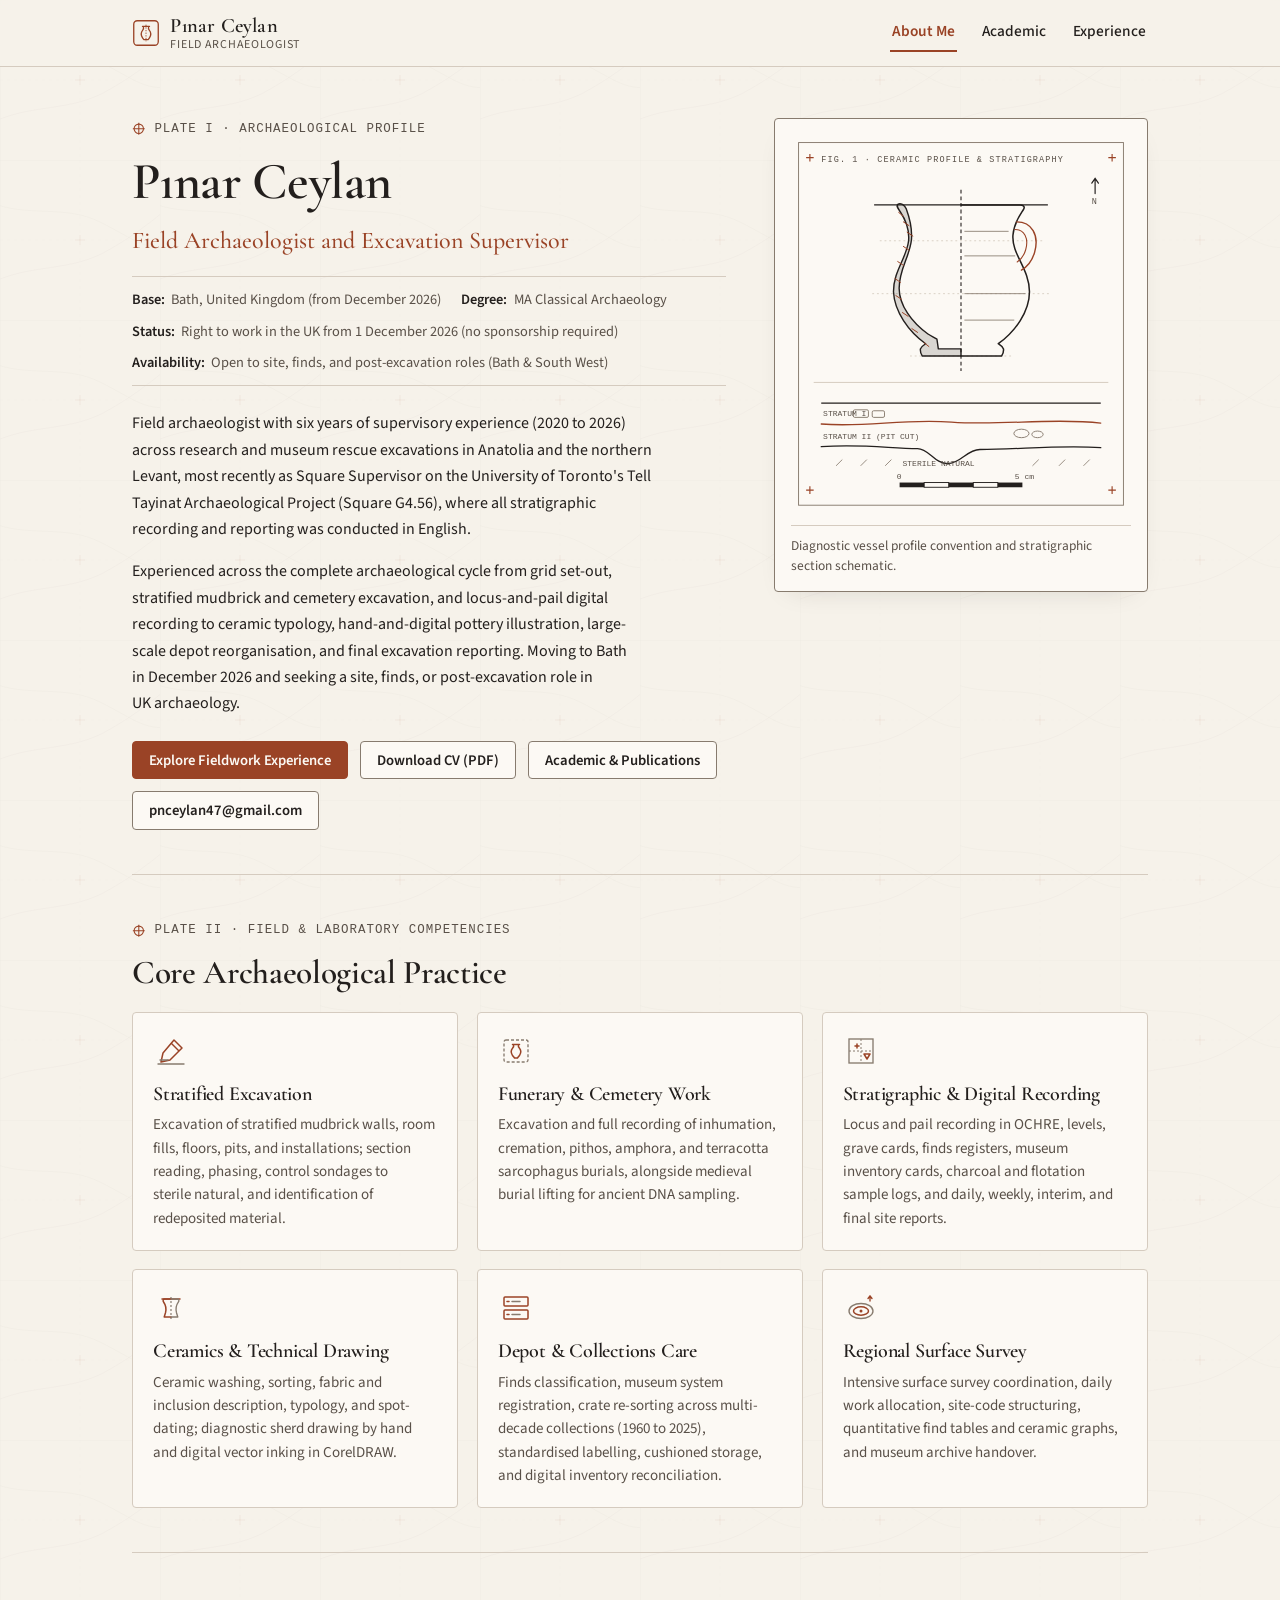
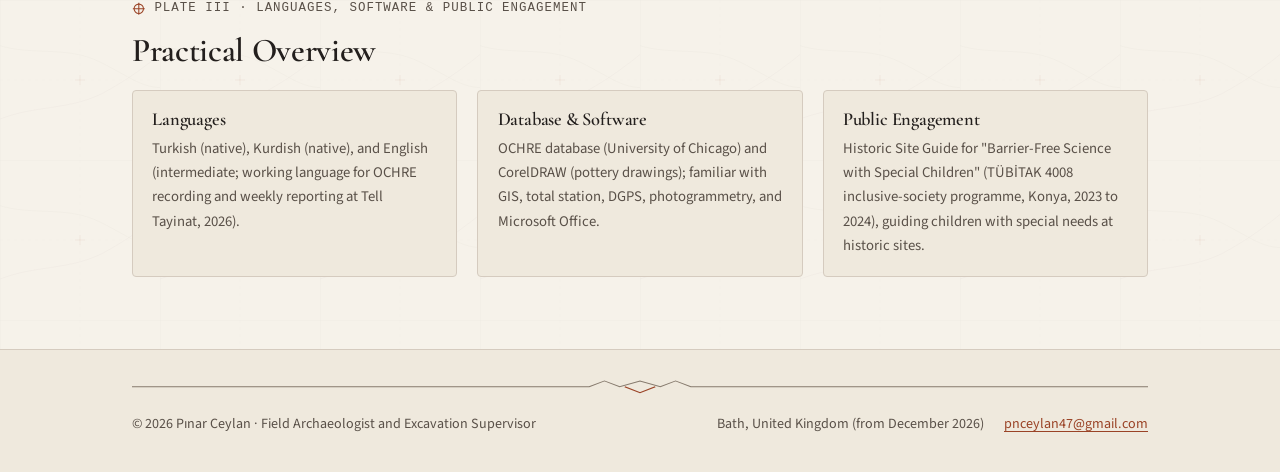
==== commit b5463536: "Implement P40/P41 upgrades, UK PDF CV, modal lightbox, and Law 2863 safeguards" ====
--- a/index.html
+++ b/index.html
@@ -6,6 +6,11 @@
   <meta name="color-scheme" content="light dark">
   <title>Pınar Ceylan | Field Archaeologist and Excavation Supervisor</title>
   <meta name="description" content="Pınar Ceylan is a Field Archaeologist and Excavation Supervisor moving to Bath, United Kingdom in December 2026, with six years of research and rescue excavation experience.">
+  <link rel="canonical" href="https://orcunkoraliseri.github.io/PinarWebsite/">
+  <meta property="og:type" content="website">
+  <meta property="og:title" content="Pınar Ceylan | Field Archaeologist and Excavation Supervisor">
+  <meta property="og:description" content="Field Archaeologist moving to Bath, United Kingdom in December 2026, with six years of supervisory fieldwork, finds depot reorganisation, and CorelDRAW ceramic illustration.">
+  <meta property="og:url" content="https://orcunkoraliseri.github.io/PinarWebsite/">
   <link rel="icon" type="image/svg+xml" href="assets/favicon.svg">
   <link rel="preconnect" href="https://fonts.googleapis.com">
   <link rel="preconnect" href="https://fonts.gstatic.com" crossorigin>
@@ -72,6 +77,7 @@
             <span class="meta-item"><strong>Base:</strong> Bath, United Kingdom (from December 2026)</span>
             <span class="meta-item"><strong>Degree:</strong> MA Classical Archaeology</span>
             <span class="meta-item"><strong>Status:</strong> Right to work in the UK from 1 December 2026 (no sponsorship required)</span>
+            <span class="meta-item"><strong>Availability:</strong> Open to site, finds, and post-excavation roles (Bath &amp; South West)</span>
           </div>
 
           <p>
@@ -83,6 +89,7 @@
 
           <div class="hero-actions">
             <a class="btn btn-primary" href="experience.html">Explore Fieldwork Experience</a>
+            <a class="btn" href="assets/docs/Pinar-Ceylan-CV-UK.pdf" download>Download CV (PDF)</a>
             <a class="btn" href="academic.html">Academic &amp; Publications</a>
             <a class="btn" href="mailto:pnceylan47@gmail.com">pnceylan47@gmail.com</a>
           </div>
--- a/styles.css
+++ b/styles.css
@@ -944,8 +944,47 @@
   color: var(--ink-secondary);
 }
 
+/* Quick-Jump Anchor Strip (Experience Page) */
+.jump-strip {
+  display: flex;
+  flex-wrap: wrap;
+  align-items: center;
+  gap: 0.45rem 0.65rem;
+  margin-block-start: 1.25rem;
+  padding: 0.7rem 0.9rem;
+  background-color: var(--bg-surface);
+  border: 1px solid var(--rule-hairline);
+  border-radius: var(--radius-sm);
+}
+
+.jump-label {
+  font-family: var(--font-mono);
+  font-size: 0.74rem;
+  letter-spacing: 0.06em;
+  text-transform: uppercase;
+  color: var(--ink-secondary);
+  margin-inline-end: 0.25rem;
+}
+
+.jump-link {
+  display: inline-block;
+  padding: 0.18rem 0.55rem;
+  font-family: var(--font-mono);
+  font-size: 0.76rem;
+  color: var(--ink-primary);
+  background-color: var(--bg-subtle);
+  border: 1px solid var(--rule-hairline);
+  border-radius: var(--radius-sm);
+  text-decoration: none;
+}
+
+.jump-link:hover {
+  border-color: var(--accent);
+  color: var(--accent);
+}
+
 /* ==========================================================================
-   Pre-Built Archival Plate Gallery (Ready for Step 2 Photography & Drawings)
+   Archival Plate Gallery & Native Modal Lightbox
    ========================================================================== */
 
 .plate-grid {
@@ -963,13 +1002,44 @@
   border-radius: var(--radius-sm);
 }
 
+.plate-trigger {
+  display: block;
+  inline-size: 100%;
+  padding: 0;
+  border: 1px solid var(--rule-hairline);
+  border-radius: 2px;
+  background-color: transparent;
+  cursor: zoom-in;
+  overflow: hidden;
+  transition: border-color 140ms ease;
+}
+
+.plate-trigger:hover {
+  border-color: var(--accent);
+}
+
 .plate-figure img {
   display: block;
   inline-size: 100%;
+  block-size: auto;
   aspect-ratio: 4 / 3;
   object-fit: cover;
-  border-radius: 2px;
-  border: 1px solid var(--rule-hairline);
+}
+
+.plate-figure--drawing .plate-trigger {
+  color-scheme: only light;
+  background-color: var(--bg-surface-light);
+  color: var(--ink-primary-light);
+  padding: 0.4rem;
+}
+
+.plate-figure--drawing img {
+  object-fit: contain;
+}
+
+.plate-figure--wide img {
+  object-fit: contain;
+  background-color: var(--bg-subtle);
 }
 
 .plate-figure figcaption {
@@ -977,6 +1047,110 @@
   font-size: 0.86rem;
   color: var(--ink-secondary);
   line-height: 1.45;
+}
+
+.plate-hint {
+  display: block;
+  margin-block-start: 0.35rem;
+  font-family: var(--font-mono);
+  font-size: 0.72rem;
+  color: var(--accent);
+}
+
+/* Lightbox Dialog */
+dialog.plate-lightbox {
+  inline-size: min(94vw, 66rem);
+  max-inline-size: none;
+  max-block-size: 92dvh;
+  margin: auto;
+  padding: 0;
+  border: 1px solid var(--rule-strong);
+  border-radius: var(--radius-md);
+  background-color: var(--bg-surface);
+  color: var(--ink-primary);
+  box-shadow: 0 24px 60px -12px rgba(0, 0, 0, 0.45);
+}
+
+dialog[open].plate-lightbox {
+  display: flex;
+  flex-direction: column;
+}
+
+dialog:modal {
+  overscroll-behavior: contain;
+}
+
+dialog::backdrop {
+  overflow: hidden;
+  overscroll-behavior: contain;
+  background-color: rgba(23, 21, 20, 0.74);
+  backdrop-filter: blur(2px);
+}
+
+.lightbox-head {
+  display: flex;
+  justify-content: space-between;
+  align-items: center;
+  gap: 1rem;
+  padding: 0.7rem 1rem;
+  border-block-end: 1px solid var(--rule-hairline);
+}
+
+.lightbox-title {
+  margin: 0;
+  font-family: var(--font-serif);
+  font-size: 1.2rem;
+  font-weight: 600;
+  color: var(--ink-primary);
+}
+
+.lightbox-close {
+  padding: 0.3rem 0.75rem;
+  border: 1px solid var(--rule-strong);
+  border-radius: var(--radius-sm);
+  background-color: var(--bg-subtle);
+  color: var(--ink-primary);
+  font-family: var(--font-sans);
+  font-size: 0.86rem;
+  font-weight: 600;
+  cursor: pointer;
+}
+
+.lightbox-close:hover {
+  border-color: var(--accent);
+  color: var(--accent);
+}
+
+.lightbox-body {
+  padding: 0.9rem 1rem 1rem;
+  overflow: auto;
+}
+
+.lightbox-stage {
+  border: 1px solid var(--rule-hairline);
+  border-radius: 2px;
+  background-color: var(--bg-subtle);
+}
+
+.lightbox-stage.is-drawing {
+  color-scheme: only light;
+  background-color: var(--bg-surface-light);
+  color: var(--ink-primary-light);
+  padding: 0.6rem;
+}
+
+.lightbox-stage img {
+  display: block;
+  inline-size: 100%;
+  max-block-size: 72dvh;
+  object-fit: contain;
+}
+
+.lightbox-caption {
+  margin-block: 0.7rem 0;
+  max-inline-size: none;
+  font-size: 0.92rem;
+  color: var(--ink-secondary);
 }
 
 /* ==========================================================================
@@ -1033,6 +1207,10 @@
   .detail-block,
   .workflow-step,
   .plate-figure,
+  .plate-trigger,
+  .jump-strip,
+  .jump-link,
+  dialog.plate-lightbox,
   .references-note,
   .btn {
     border: 1px solid CanvasText;
@@ -1064,21 +1242,41 @@
 }
 
 @media print {
+  @page {
+    size: A4;
+    margin: 15mm 16mm;
+  }
+
   body {
-    background: #fff;
-    color: #000;
+    background: #fff !important;
+    background-image: none !important;
+    color: #000 !important;
   }
 
   .site-header,
   .menu-button,
-  .hero-actions {
-    display: none;
+  .hero-actions,
+  .jump-strip,
+  .plate-hint,
+  dialog.plate-lightbox,
+  .footer-motif {
+    display: none !important;
+  }
+
+  h1,
+  h2,
+  h3 {
+    break-after: avoid;
   }
 
   .card,
   .degree-card,
   .timeline-item,
-  .technical-plate {
+  .technical-plate,
+  .bib-item,
+  .plate-figure,
+  .workflow-step,
+  .metric-box {
     box-shadow: none;
     break-inside: avoid;
   }
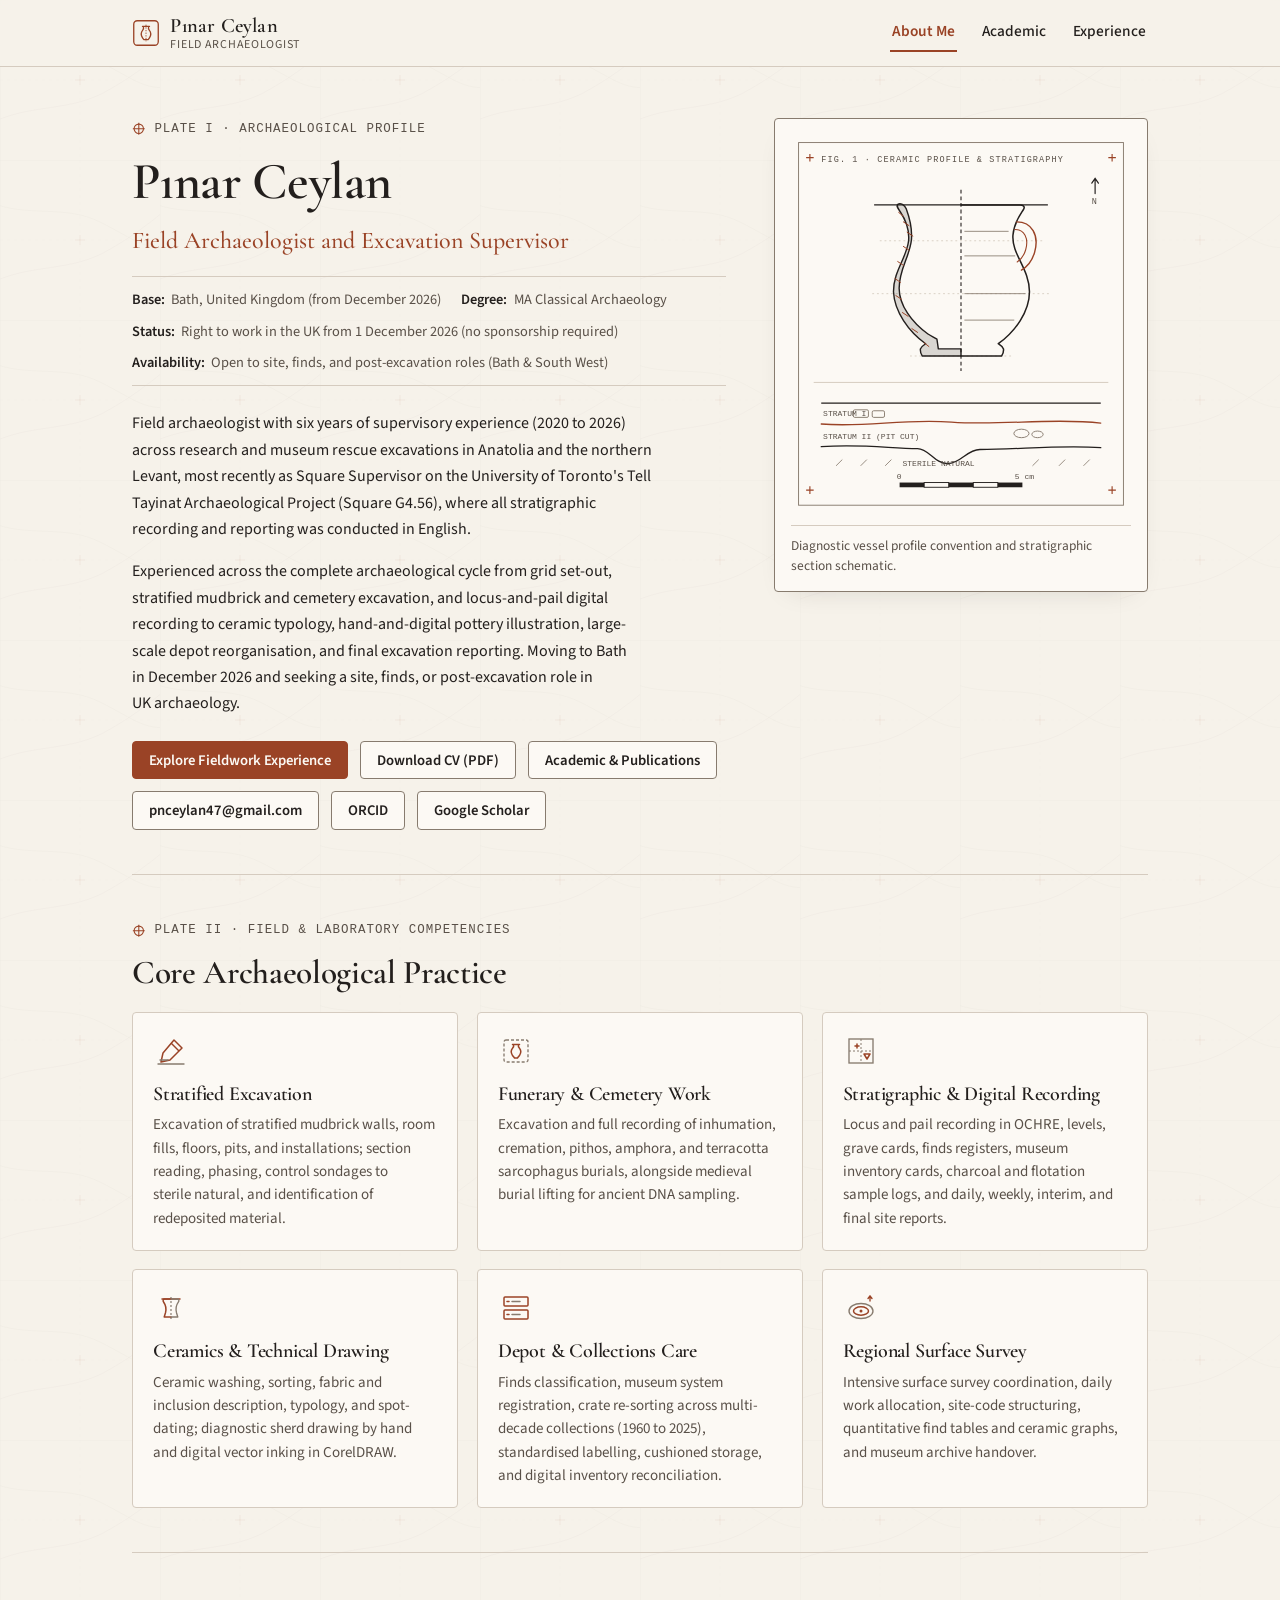
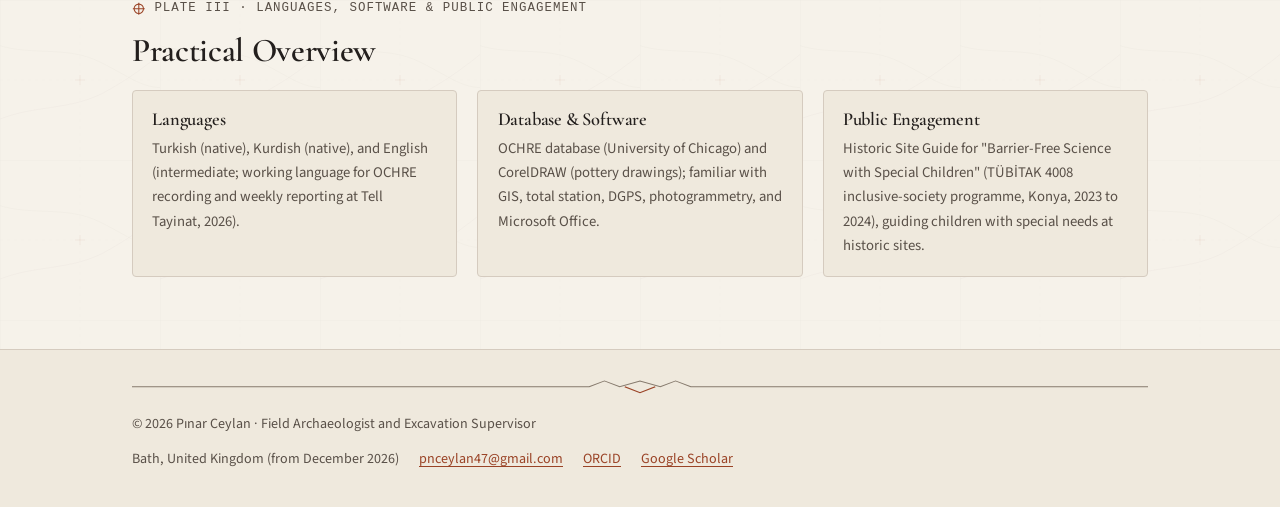
==== commit c2b9166c: "Add ORCID and Google Scholar profile links to hero and footer Co-Authored-By: Claude Opus 5.5 <norep" ====
--- a/index.html
+++ b/index.html
@@ -92,6 +92,8 @@
             <a class="btn" href="assets/docs/Pinar-Ceylan-CV-UK.pdf" download>Download CV (PDF)</a>
             <a class="btn" href="academic.html">Academic &amp; Publications</a>
             <a class="btn" href="mailto:pnceylan47@gmail.com">pnceylan47@gmail.com</a>
+            <a class="btn" href="https://orcid.org/0009-0004-3211-2258" target="_blank" rel="noopener">ORCID</a>
+            <a class="btn" href="https://scholar.google.com/citations?user=MINU76EAAAAJ&amp;hl=en" target="_blank" rel="noopener">Google Scholar</a>
           </div>
         </div>
 
@@ -289,6 +291,8 @@
         <div class="footer-links">
           <span>Bath, United Kingdom (from December 2026)</span>
           <a href="mailto:pnceylan47@gmail.com">pnceylan47@gmail.com</a>
+          <a href="https://orcid.org/0009-0004-3211-2258" target="_blank" rel="noopener">ORCID</a>
+          <a href="https://scholar.google.com/citations?user=MINU76EAAAAJ&amp;hl=en" target="_blank" rel="noopener">Google Scholar</a>
         </div>
       </div>
     </div>
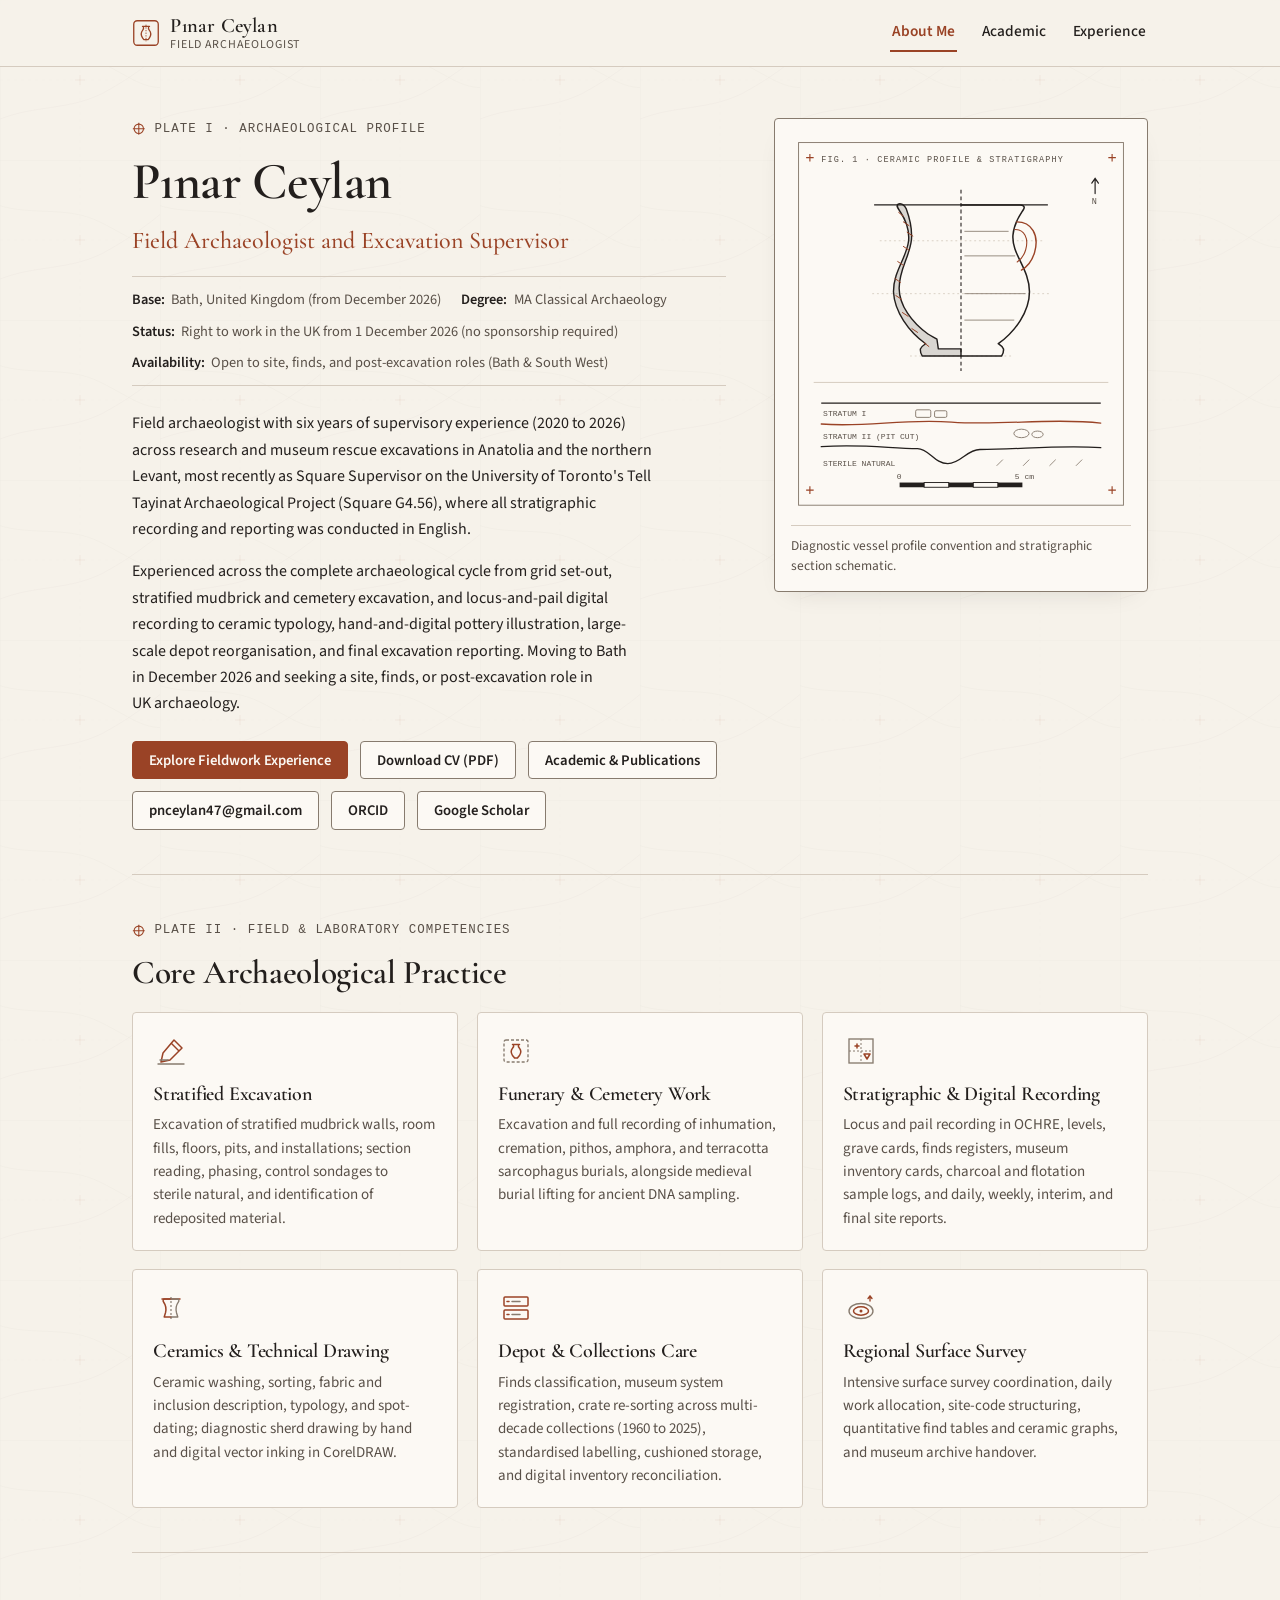
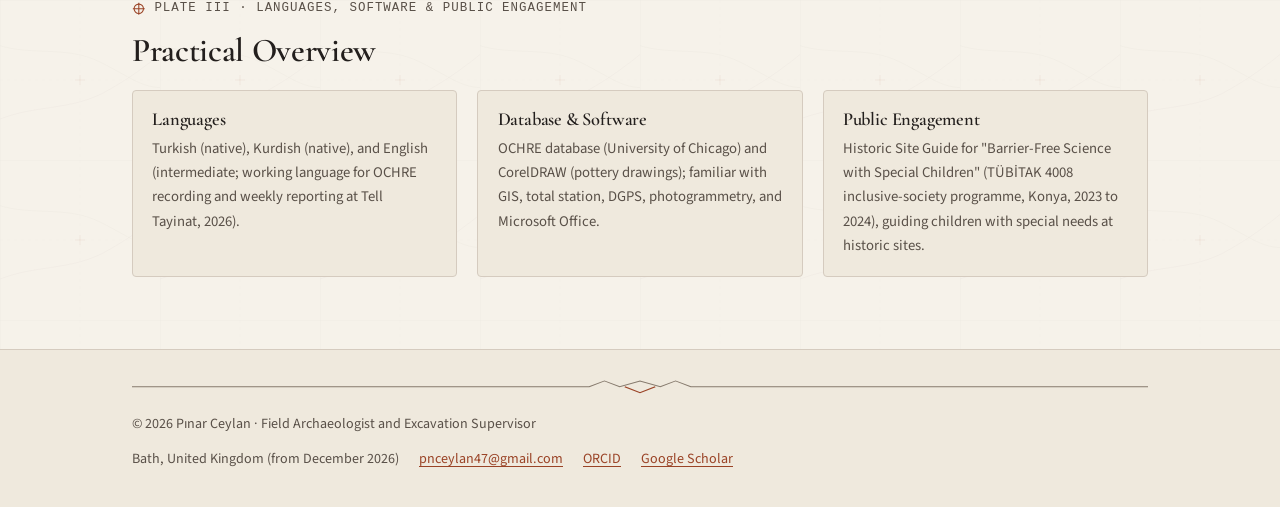
==== commit 6ebb48c2: "fix: Fig. 1 section labels no longer overlap stones and pit cut Co-Authored-By: Claude Opus 5.5 <nor" ====
--- a/index.html
+++ b/index.html
@@ -6,11 +6,11 @@
   <meta name="color-scheme" content="light dark">
   <title>Pınar Ceylan | Field Archaeologist and Excavation Supervisor</title>
   <meta name="description" content="Pınar Ceylan is a Field Archaeologist and Excavation Supervisor moving to Bath, United Kingdom in December 2026, with six years of research and rescue excavation experience.">
-  <link rel="canonical" href="https://orcunkoraliseri.github.io/PinarWebsite/">
+  <link rel="canonical" href="https://pinarceylan.com/">
   <meta property="og:type" content="website">
   <meta property="og:title" content="Pınar Ceylan | Field Archaeologist and Excavation Supervisor">
   <meta property="og:description" content="Field Archaeologist moving to Bath, United Kingdom in December 2026, with six years of supervisory fieldwork, finds depot reorganisation, and CorelDRAW ceramic illustration.">
-  <meta property="og:url" content="https://orcunkoraliseri.github.io/PinarWebsite/">
+  <meta property="og:url" content="https://pinarceylan.com/">
   <link rel="icon" type="image/svg+xml" href="assets/favicon.svg">
   <link rel="preconnect" href="https://fonts.googleapis.com">
   <link rel="preconnect" href="https://fonts.gstatic.com" crossorigin>
@@ -144,17 +144,17 @@
               <!-- Stratum II Interface with Pit Cut -->
               <path d="M0 54c44-3 74 2 102 2 12 0 18 16 32 16s20-15 34-15c42 0 84-5 128-2" stroke="var(--ink-primary)" stroke-width="1.35" stroke-linecap="round"/>
               <!-- Stone Alignment & Mudbrick Inclusions -->
-              <rect x="34" y="15" width="16" height="8" rx="1.5" stroke="var(--rule-strong)" stroke-width="1"/>
-              <rect x="54" y="16" width="13" height="7" rx="1.5" stroke="var(--rule-strong)" stroke-width="1"/>
+              <rect x="100" y="15" width="16" height="8" rx="1.5" stroke="var(--rule-strong)" stroke-width="1"/>
+              <rect x="120" y="16" width="13" height="7" rx="1.5" stroke="var(--rule-strong)" stroke-width="1"/>
               <ellipse cx="212" cy="40" rx="8" ry="4.5" stroke="var(--rule-strong)" stroke-width="1"/>
               <ellipse cx="229" cy="41" rx="6" ry="3.5" stroke="var(--rule-strong)" stroke-width="1"/>
               <!-- Natural Hachures -->
-              <path d="M16 74l6-6M42 74l6-6M68 74l6-6M224 74l6-6M252 74l6-6M278 74l6-6" stroke="var(--rule-strong)" stroke-width="0.9" stroke-linecap="round"/>
+              <path d="M186 74l6-6M214 74l6-6M242 74l6-6M270 74l6-6" stroke="var(--rule-strong)" stroke-width="0.9" stroke-linecap="round"/>
 
               <!-- Layer Annotations -->
               <text x="2" y="22" fill="var(--ink-secondary)" font-family="monospace" font-size="8.5">STRATUM I</text>
               <text x="2" y="46" fill="var(--ink-secondary)" font-family="monospace" font-size="8.5">STRATUM II (PIT CUT)</text>
-              <text x="86" y="74" fill="var(--ink-secondary)" font-family="monospace" font-size="8.5">STERILE NATURAL</text>
+              <text x="2" y="74" fill="var(--ink-secondary)" font-family="monospace" font-size="8.5">STERILE NATURAL</text>
             </g>
 
             <!-- Metric Scale Bar (0 - 5 cm) -->
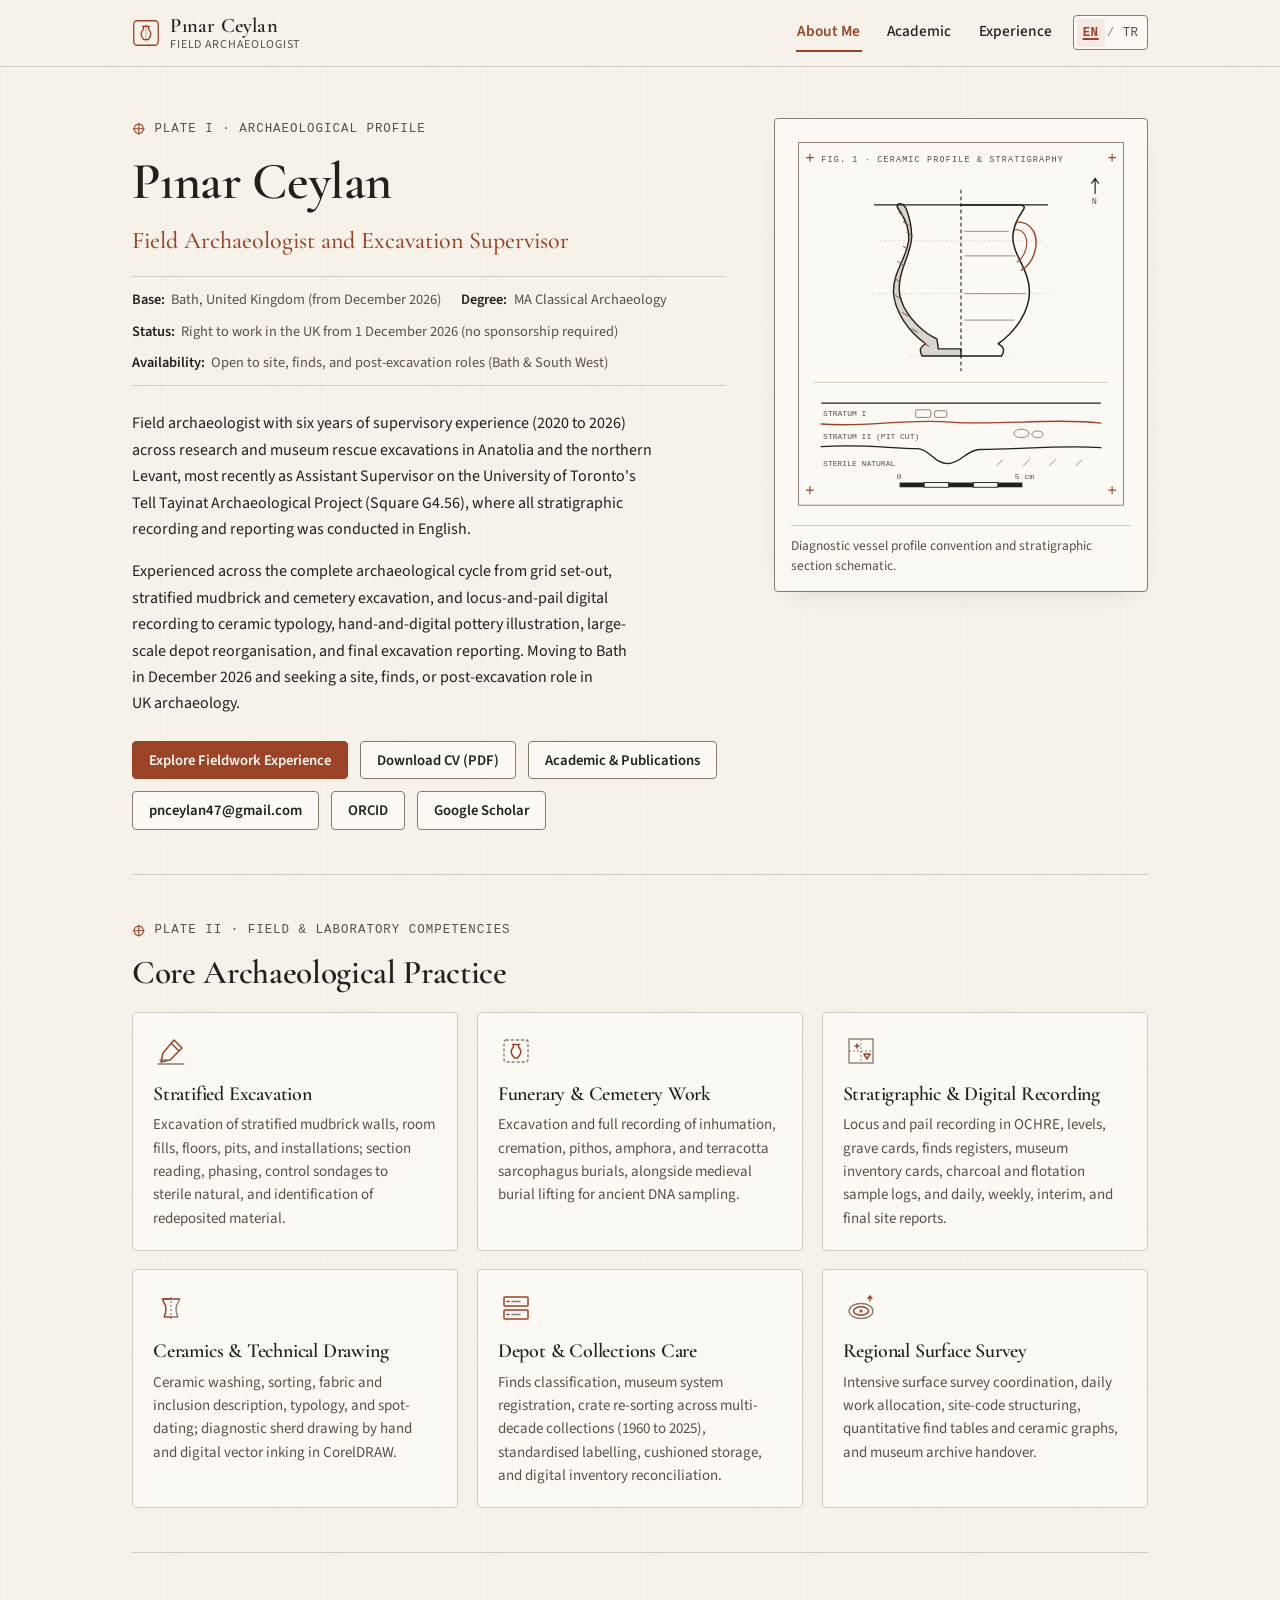
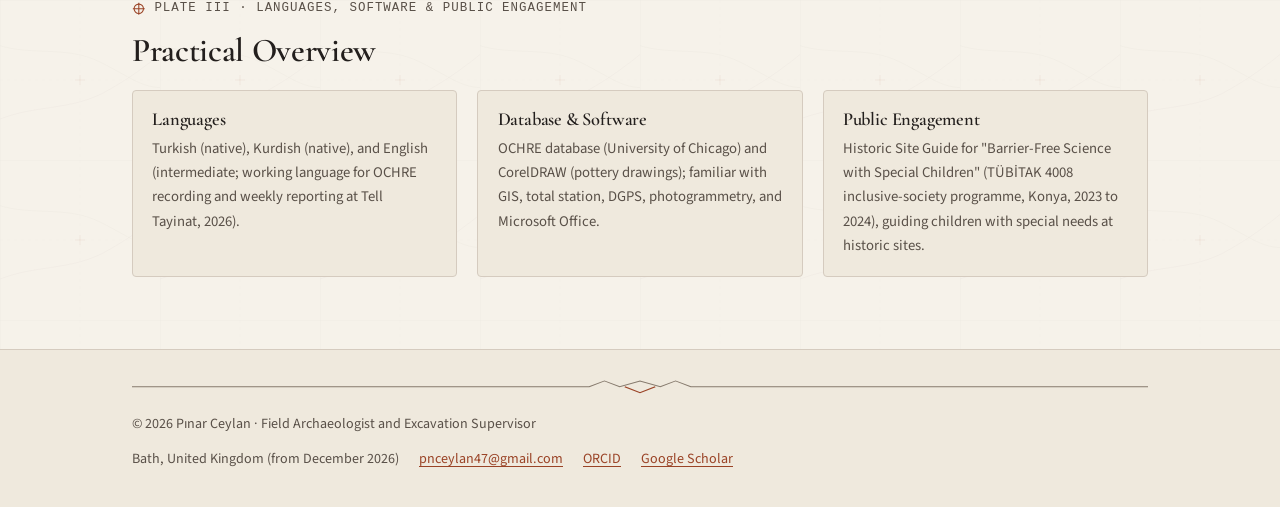
==== commit 50e5e6e6: "feat: update Tell Tayinat title to Assistant Supervisor and add Turkish translation (EN / TR)" ====
--- a/index.html
+++ b/index.html
@@ -7,7 +7,11 @@
   <title>Pınar Ceylan | Field Archaeologist and Excavation Supervisor</title>
   <meta name="description" content="Pınar Ceylan is a Field Archaeologist and Excavation Supervisor moving to Bath, United Kingdom in December 2026, with six years of research and rescue excavation experience.">
   <link rel="canonical" href="https://pinarceylan.com/">
+  <link rel="alternate" hreflang="en" href="https://pinarceylan.com/">
+  <link rel="alternate" hreflang="tr" href="https://pinarceylan.com/tr/">
+  <link rel="alternate" hreflang="x-default" href="https://pinarceylan.com/">
   <meta property="og:type" content="website">
+  <meta property="og:locale" content="en_GB">
   <meta property="og:title" content="Pınar Ceylan | Field Archaeologist and Excavation Supervisor">
   <meta property="og:description" content="Field Archaeologist moving to Bath, United Kingdom in December 2026, with six years of supervisory fieldwork, finds depot reorganisation, and CorelDRAW ceramic illustration.">
   <meta property="og:url" content="https://pinarceylan.com/">
@@ -35,26 +39,34 @@
         </span>
       </a>
 
-      <nav class="site-nav" aria-label="Primary">
-        <button
-          class="menu-button"
-          type="button"
-          popovertarget="site-menu"
-          popovertargetaction="toggle"
-          aria-controls="site-menu"
-        >
-          <svg class="menu-icon" viewBox="0 0 24 24" fill="none" aria-hidden="true" focusable="false">
-            <path d="M4 7h16M4 12h16M4 17h16" stroke="currentColor" stroke-width="1.75" stroke-linecap="round"/>
-          </svg>
-          <span>Menu</span>
-        </button>
-
-        <ul id="site-menu" class="site-menu" popover="auto">
-          <li><a href="index.html" aria-current="page">About Me</a></li>
-          <li><a href="academic.html">Academic</a></li>
-          <li><a href="experience.html">Experience</a></li>
-        </ul>
-      </nav>
+      <div class="header-controls">
+        <nav class="site-nav" aria-label="Primary">
+          <button
+            class="menu-button"
+            type="button"
+            popovertarget="site-menu"
+            popovertargetaction="toggle"
+            aria-controls="site-menu"
+          >
+            <svg class="menu-icon" viewBox="0 0 24 24" fill="none" aria-hidden="true" focusable="false">
+              <path d="M4 7h16M4 12h16M4 17h16" stroke="currentColor" stroke-width="1.75" stroke-linecap="round"/>
+            </svg>
+            <span>Menu</span>
+          </button>
+
+          <ul id="site-menu" class="site-menu" popover="auto">
+            <li><a href="index.html" aria-current="page">About Me</a></li>
+            <li><a href="academic.html">Academic</a></li>
+            <li><a href="experience.html">Experience</a></li>
+          </ul>
+        </nav>
+
+        <div class="lang-switch" role="group" aria-label="Language">
+          <span class="lang-option is-active" aria-current="true" lang="en">EN</span>
+          <span class="lang-sep" aria-hidden="true">/</span>
+          <a class="lang-option" href="tr/index.html" hreflang="tr" lang="tr" data-lang-link>TR<span class="visually-hidden"> (Türkçe)</span></a>
+        </div>
+      </div>
     </div>
   </header>
 
@@ -81,7 +93,7 @@
           </div>
 
           <p>
-            Field archaeologist with six years of supervisory experience (2020 to 2026) across research and museum rescue excavations in Anatolia and the northern Levant, most recently as Square Supervisor on the University of Toronto's Tell Tayinat Archaeological Project (Square G4.56), where all stratigraphic recording and reporting was conducted in English.
+            Field archaeologist with six years of supervisory experience (2020 to 2026) across research and museum rescue excavations in Anatolia and the northern Levant, most recently as Assistant Supervisor on the University of Toronto's Tell Tayinat Archaeological Project (Square G4.56), where all stratigraphic recording and reporting was conducted in English.
           </p>
           <p>
             Experienced across the complete archaeological cycle from grid set-out, stratified mudbrick and cemetery excavation, and locus-and-pail digital recording to ceramic typology, hand-and-digital pottery illustration, large-scale depot reorganisation, and final excavation reporting. Moving to Bath in December 2026 and seeking a site, finds, or post-excavation role in UK archaeology.
--- a/styles.css
+++ b/styles.css
@@ -207,6 +207,19 @@
   inset-block-start: 0.75rem;
 }
 
+/* Screen-reader only text utility */
+.visually-hidden:where(:not(:focus-within, :active)) {
+  position: absolute !important;
+  clip-path: inset(50%) !important;
+  overflow: hidden !important;
+  width: 1px !important;
+  height: 1px !important;
+  margin: -1px !important;
+  padding: 0 !important;
+  border: 0 !important;
+  white-space: nowrap !important;
+}
+
 /* Shared Container */
 .container {
   inline-size: 100%;
@@ -239,16 +252,82 @@
 
 .header-inner {
   display: flex;
+  flex-wrap: nowrap;
   align-items: center;
   justify-content: space-between;
-  gap: 1.5rem;
+  gap: 0.65rem 1rem;
   padding-block: 0.85rem;
+}
+
+.site-header:not(.is-wide) .header-inner {
+  flex-wrap: wrap;
 }
 
 /* Keep the row's natural width measurable */
 .header-inner > * {
   flex-shrink: 0;
   white-space: nowrap;
+}
+
+.header-controls {
+  display: inline-flex;
+  align-items: center;
+  gap: 0.5rem;
+  margin-inline-start: auto;
+}
+
+.lang-switch {
+  display: inline-flex;
+  align-items: center;
+  gap: 0.15rem;
+  padding: 0.15rem;
+  background-color: var(--bg-surface);
+  border: 1px solid var(--rule-strong);
+  border-radius: var(--radius-sm);
+  font-family: var(--font-mono);
+  font-size: 0.78rem;
+  line-height: 1;
+}
+
+.lang-option {
+  display: inline-flex;
+  align-items: center;
+  justify-content: center;
+  min-inline-size: 1.75rem;
+  min-block-size: 1.75rem;
+  padding-inline: 0.35rem;
+  border-radius: 2px;
+  color: var(--ink-secondary);
+  text-decoration: none;
+  font-weight: 500;
+  letter-spacing: 0.04em;
+}
+
+a.lang-option:hover {
+  background-color: var(--bg-subtle);
+  color: var(--accent);
+}
+
+.lang-option.is-active {
+  background-color: var(--accent-tint);
+  color: var(--accent);
+  font-weight: 700;
+  text-decoration: underline;
+  text-decoration-thickness: 1.5px;
+  text-underline-offset: 0.2em;
+}
+
+.lang-sep {
+  color: var(--rule-strong);
+  user-select: none;
+  font-size: 0.75rem;
+}
+
+@media (pointer: coarse) {
+  .lang-option {
+    min-inline-size: 2.25rem;
+    min-block-size: 2.25rem;
+  }
 }
 
 .site-brand {
@@ -379,6 +458,15 @@
 
 /* Wide Layout: Inline Navigation */
 .site-header.is-wide {
+  .header-inner {
+    flex-wrap: nowrap;
+    gap: 1.5rem;
+  }
+
+  .header-controls {
+    gap: 1.25rem;
+  }
+
   .menu-button {
     display: none;
   }
@@ -448,6 +536,7 @@
   display: inline-flex;
   align-items: center;
   gap: 0.55rem;
+  max-inline-size: 100%;
   margin-block-end: 0.75rem;
   font-family: var(--font-mono);
   font-size: 0.78rem;
@@ -484,8 +573,11 @@
 
 .meta-item {
   display: inline-flex;
-  align-items: center;
-  gap: 0.4rem;
+  flex-wrap: wrap;
+  align-items: baseline;
+  gap: 0.25rem 0.4rem;
+  min-inline-size: 0;
+  max-inline-size: 100%;
 }
 
 .meta-item strong {
@@ -496,9 +588,13 @@
 /* Hero Two-Column Layout */
 .hero-grid {
   display: grid;
-  grid-template-columns: 1fr;
+  grid-template-columns: minmax(0, 1fr);
   gap: clamp(1.75rem, 4vw, 3rem);
   align-items: start;
+}
+
+.hero-grid > * {
+  min-inline-size: 0;
 }
 
 @media (min-width: 54rem) {
@@ -1197,6 +1293,7 @@
   .site-header,
   .site-menu,
   .menu-button,
+  .lang-switch,
   .card,
   .degree-card,
   .timeline-item,
@@ -1225,10 +1322,15 @@
     border-color: ButtonText;
   }
 
-  .site-menu a[aria-current="page"] {
+  .site-menu a[aria-current="page"],
+  .lang-option.is-active {
     color: Highlight;
     border-color: Highlight;
     forced-color-adjust: none;
+  }
+
+  .lang-option.is-active {
+    border: 1px solid Highlight;
   }
 
   .timeline::before {
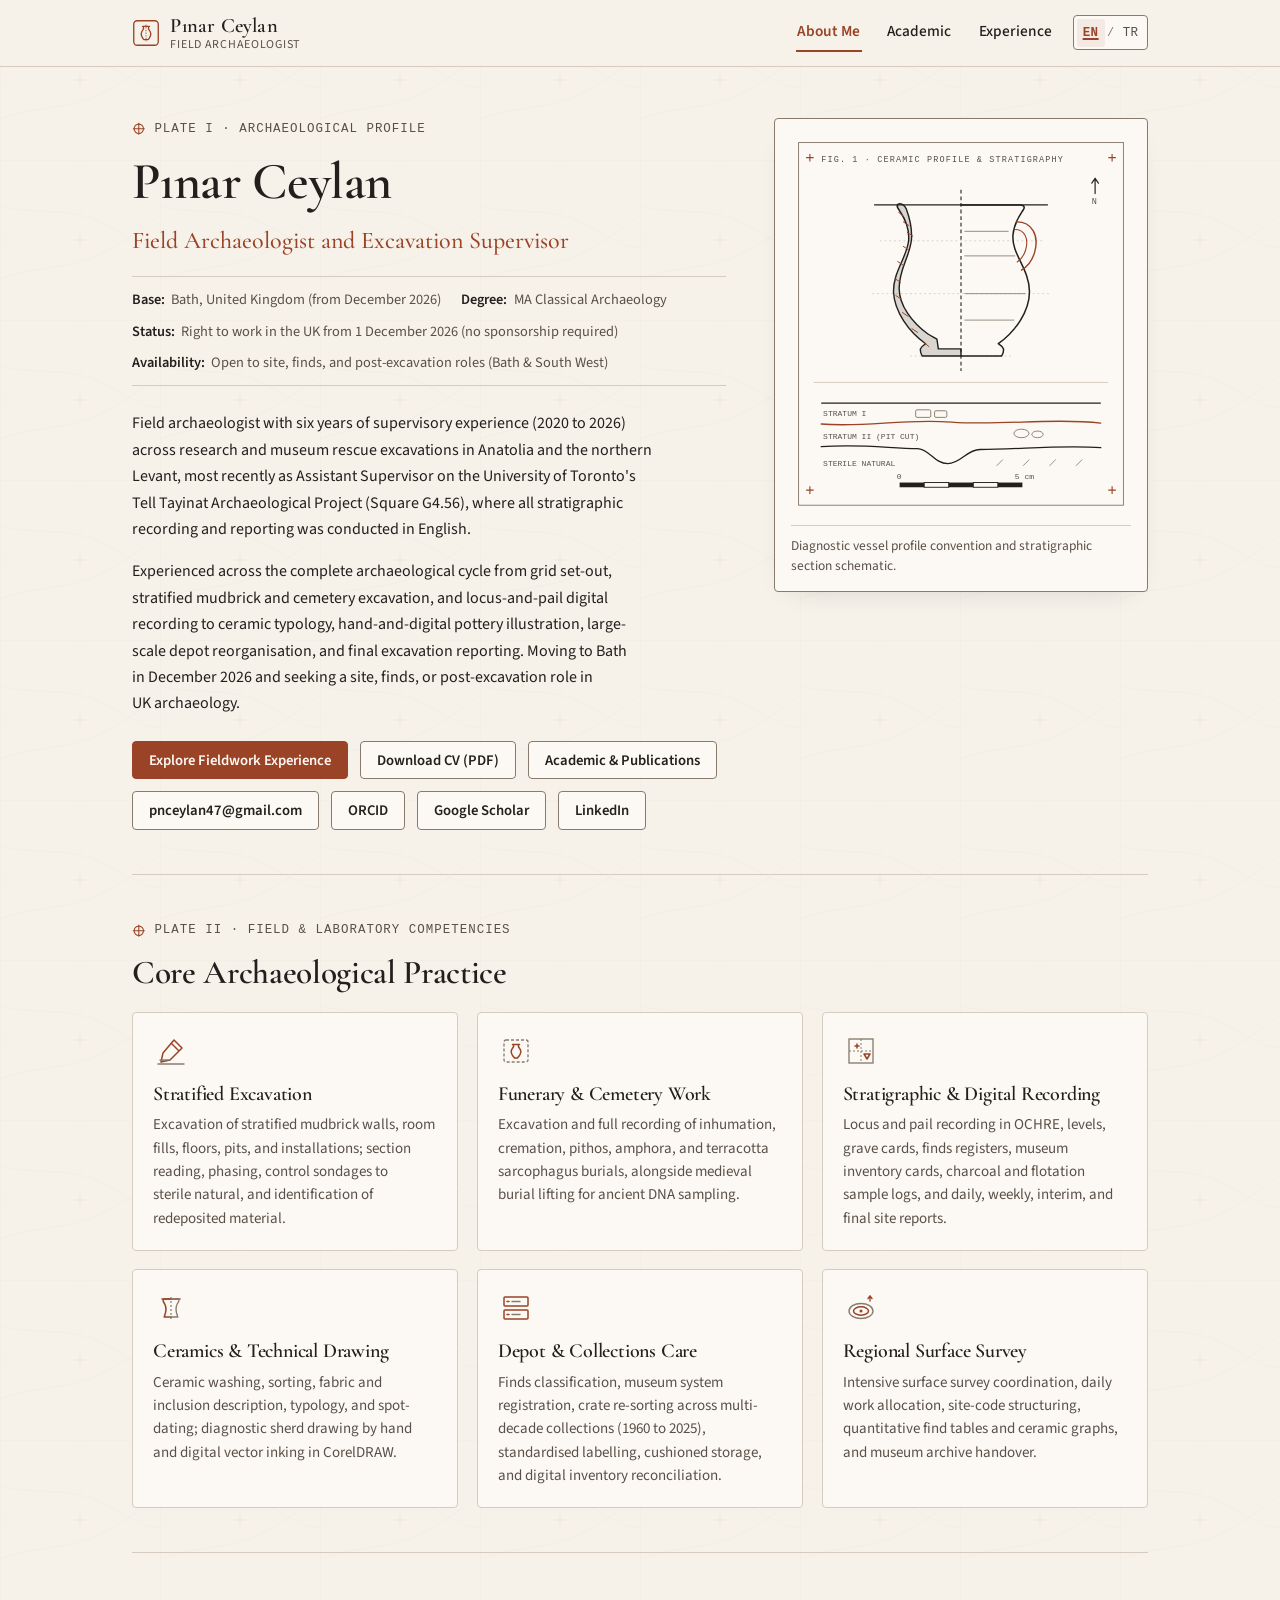
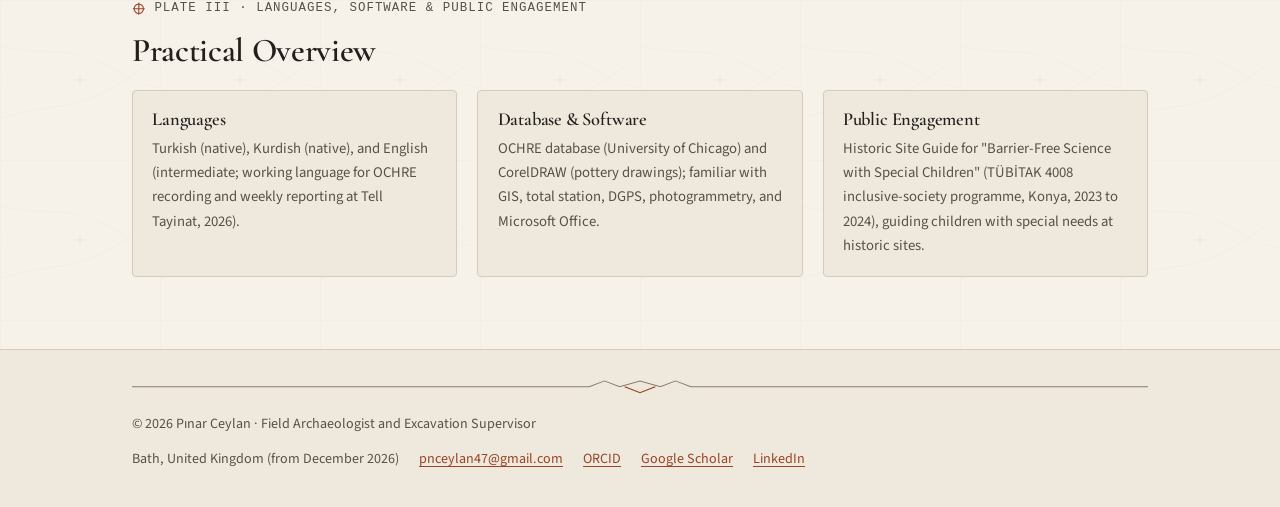
==== commit da9601be: "feat: add LinkedIn profile link to hero and footer (EN / TR) Co-Authored-By: Claude Opus 5.5 <norepl" ====
--- a/index.html
+++ b/index.html
@@ -106,6 +106,7 @@
             <a class="btn" href="mailto:pnceylan47@gmail.com">pnceylan47@gmail.com</a>
             <a class="btn" href="https://orcid.org/0009-0004-3211-2258" target="_blank" rel="noopener">ORCID</a>
             <a class="btn" href="https://scholar.google.com/citations?user=MINU76EAAAAJ&amp;hl=en" target="_blank" rel="noopener">Google Scholar</a>
+            <a class="btn" href="https://www.linkedin.com/in/p%C4%B1nar-ceylan-337835450/" target="_blank" rel="noopener">LinkedIn</a>
           </div>
         </div>
 
@@ -305,6 +306,7 @@
           <a href="mailto:pnceylan47@gmail.com">pnceylan47@gmail.com</a>
           <a href="https://orcid.org/0009-0004-3211-2258" target="_blank" rel="noopener">ORCID</a>
           <a href="https://scholar.google.com/citations?user=MINU76EAAAAJ&amp;hl=en" target="_blank" rel="noopener">Google Scholar</a>
+          <a href="https://www.linkedin.com/in/p%C4%B1nar-ceylan-337835450/" target="_blank" rel="noopener">LinkedIn</a>
         </div>
       </div>
     </div>
